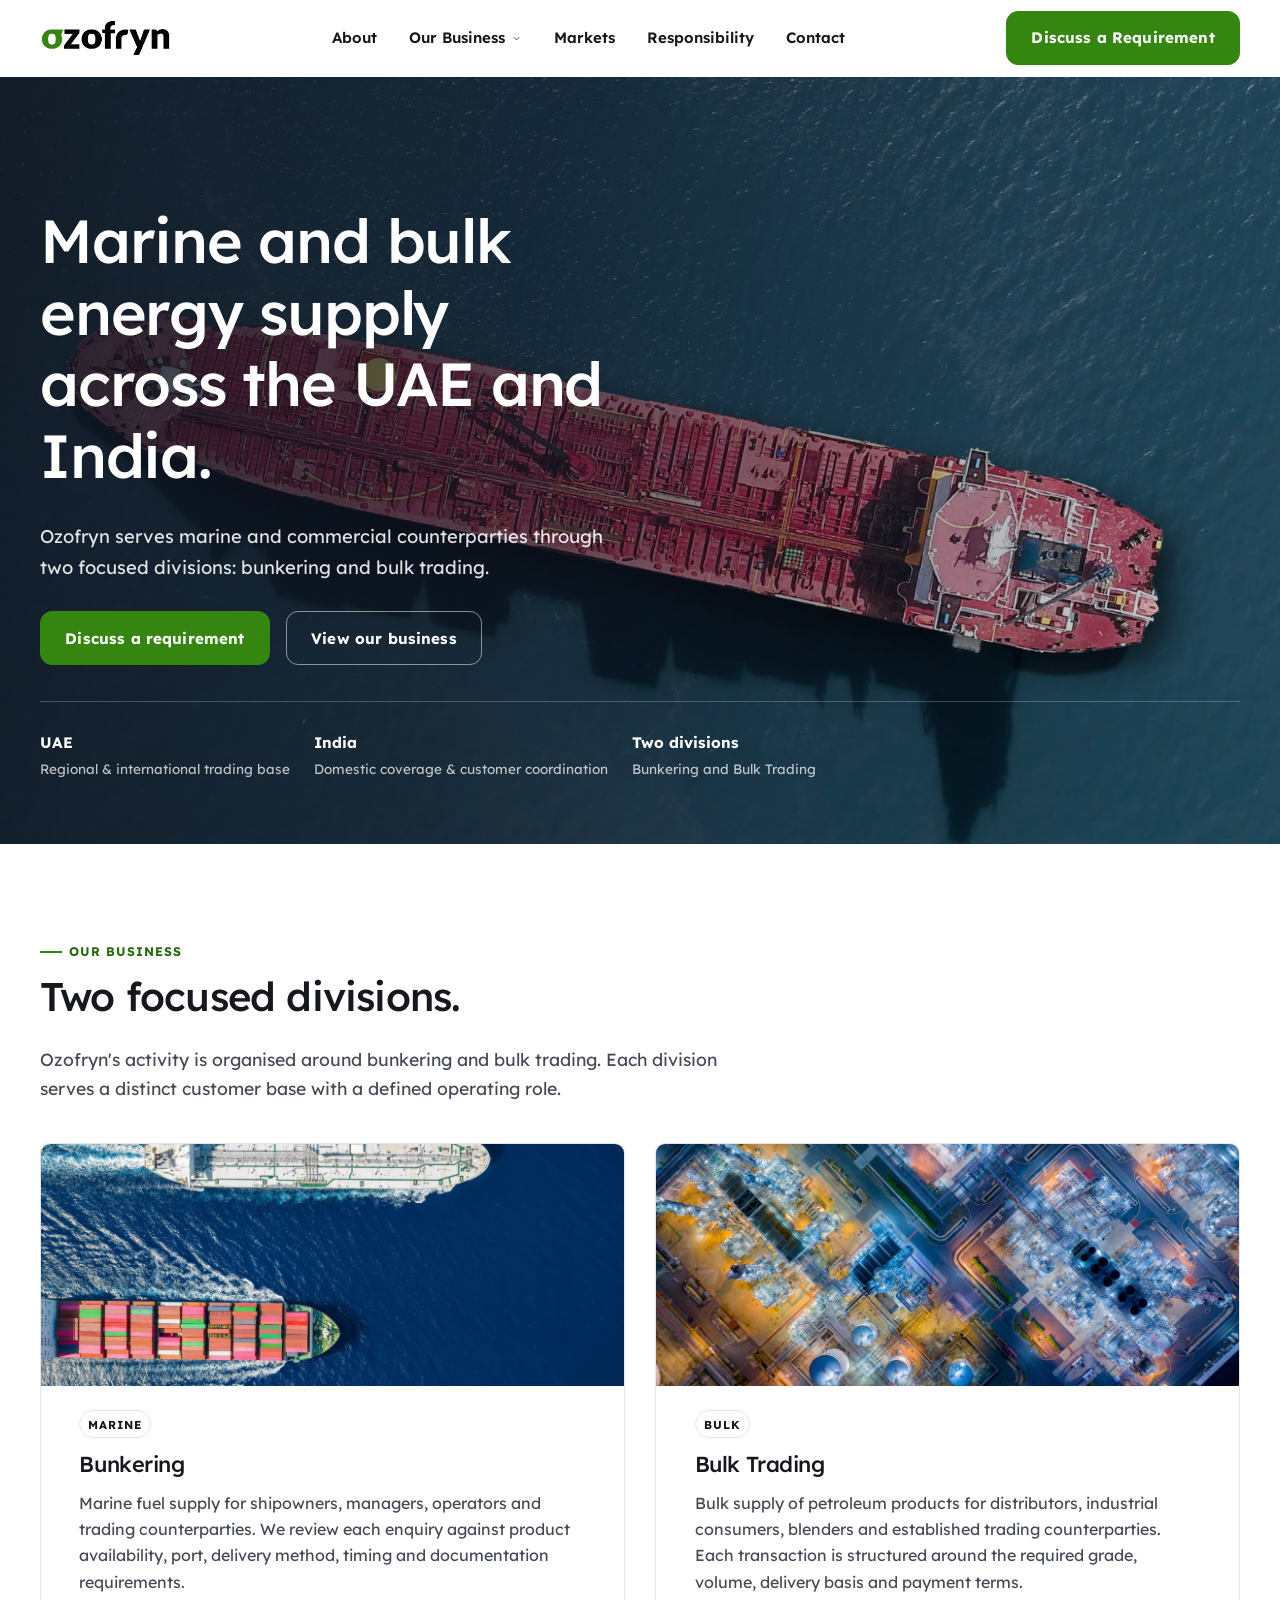
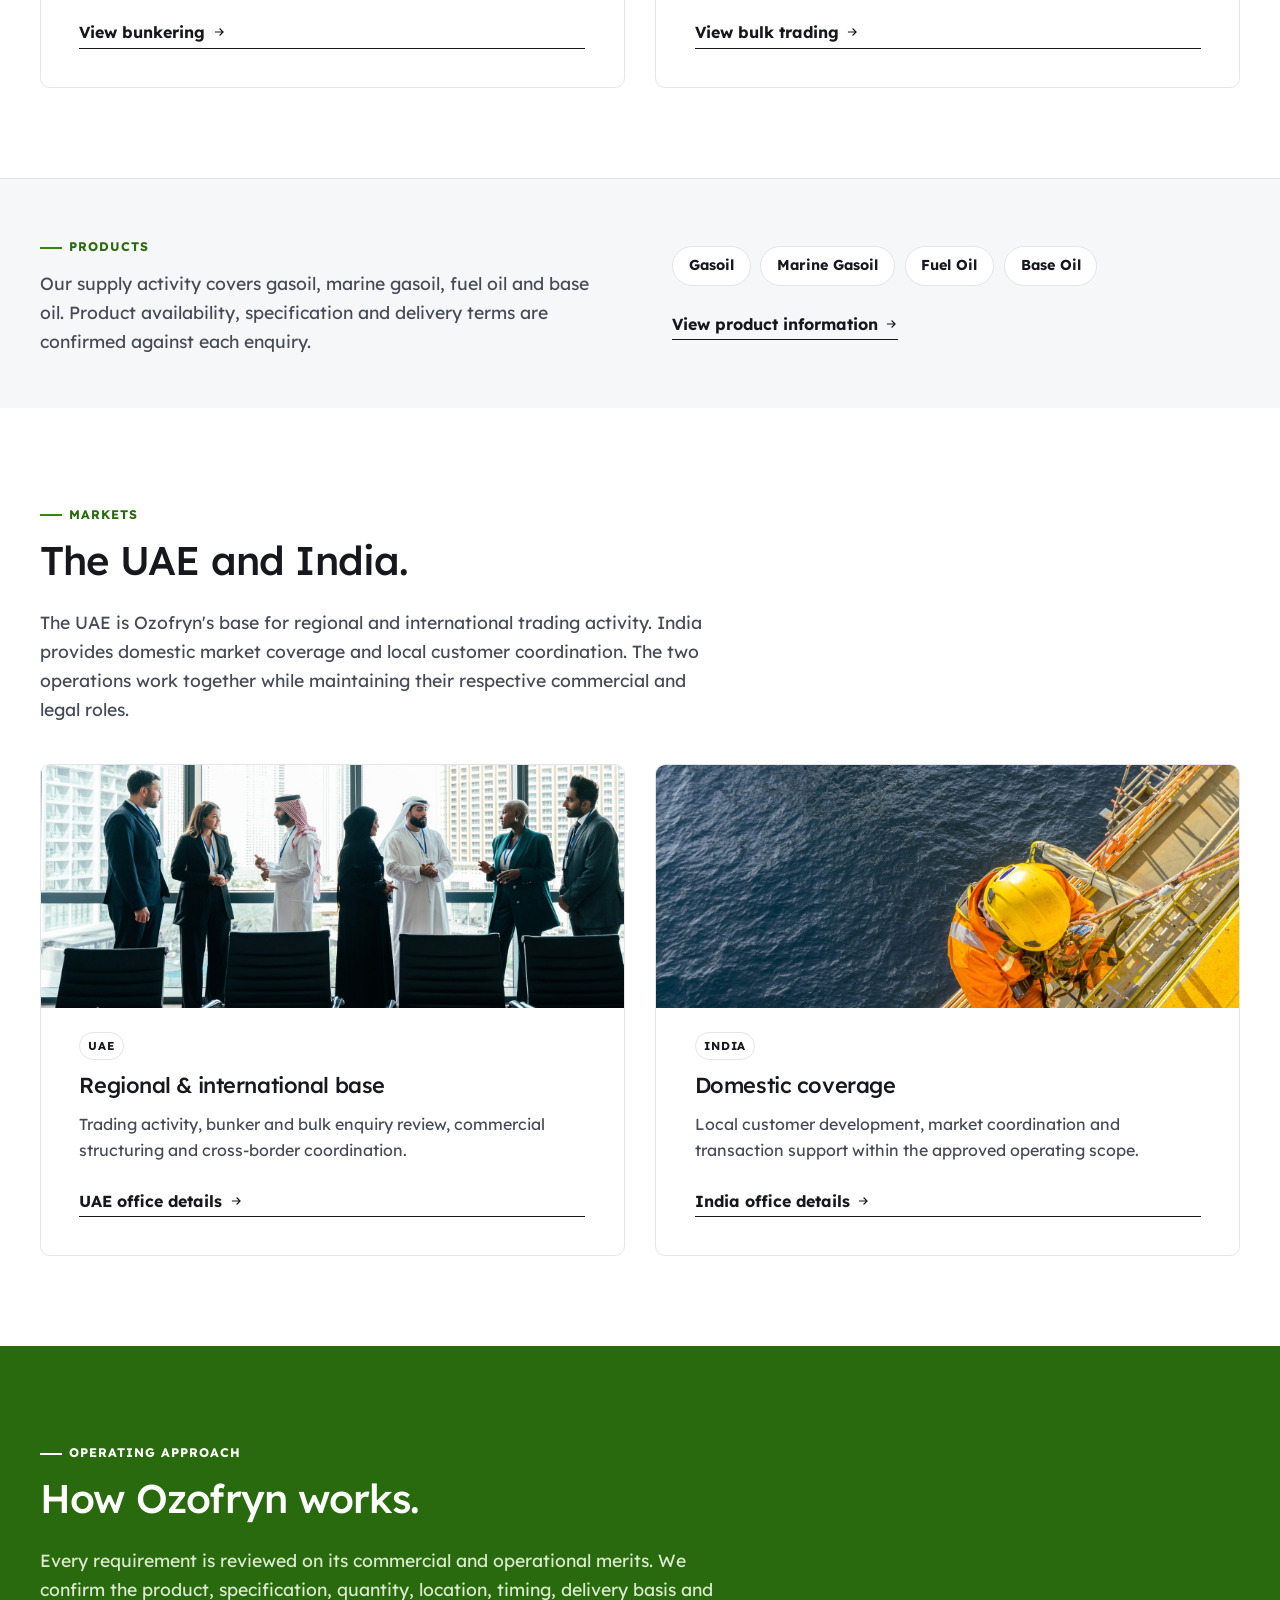
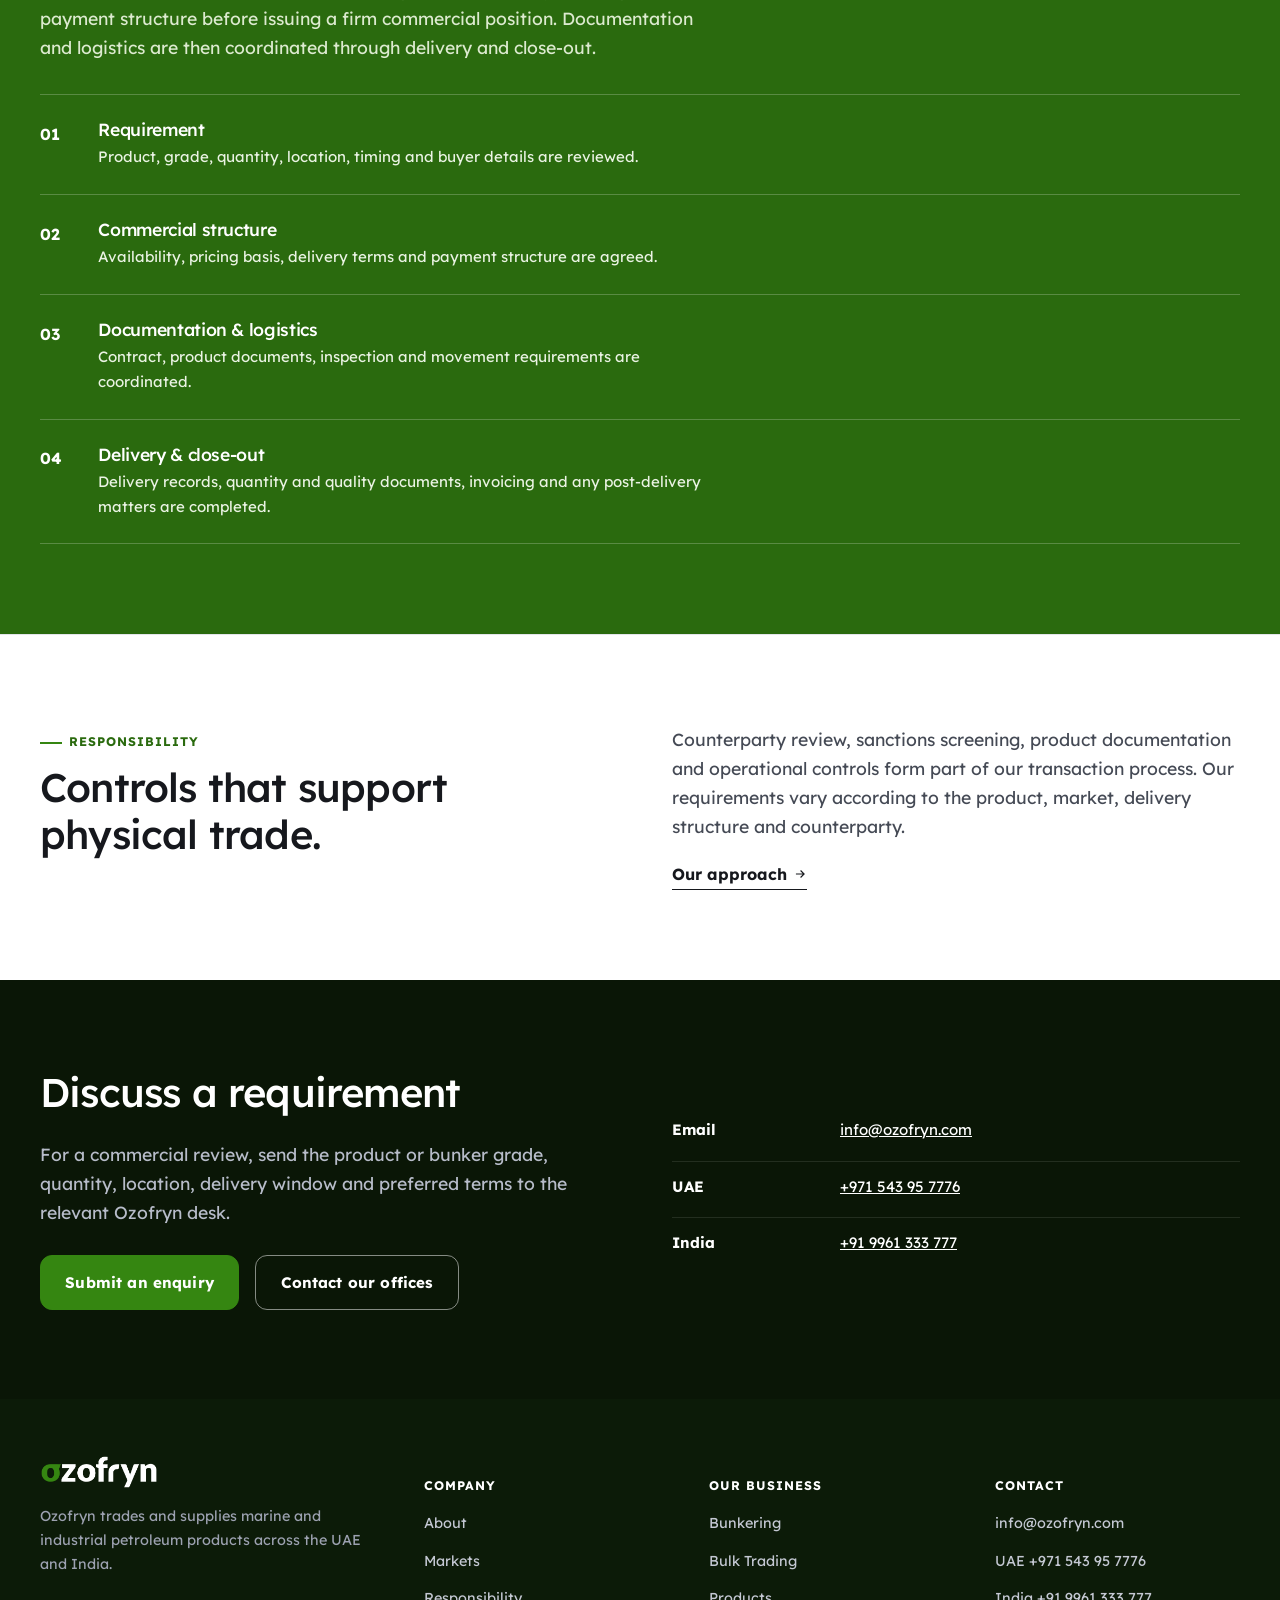
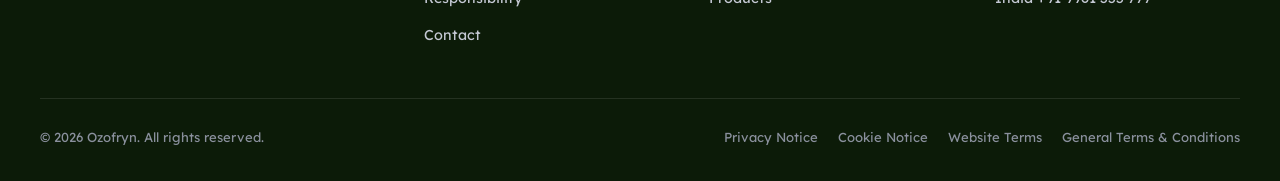
==== index.html @ bf01a4f7 "Fix: division-card__media aspect-ratio ignored by browser for 4:3 source images Root cause: .divisio" ====
<!doctype html>
<html lang="en">
<head>
<meta charset="UTF-8">
<meta name="viewport" content="width=device-width, initial-scale=1">
<title>Ozofryn | Marine Bunkering &amp; Bulk Petroleum Trading — UAE &amp; India</title>
<meta name="description" content="Ozofryn is a physical petroleum trading and supply company serving the UAE and India through two focused divisions: marine bunkering and bulk product trading.">
<link rel="icon" href="assets/img/favicon.png">
<link rel="preconnect" href="https://fonts.googleapis.com">
<link rel="preconnect" href="https://fonts.gstatic.com" crossorigin>
<link href="https://fonts.googleapis.com/css2?family=Lexend:wght@400;500;600;700&display=swap" rel="stylesheet">
<link rel="stylesheet" href="assets/css/styles.css?v=23">
<script type="application/ld+json">
{
  "@context": "https://schema.org",
  "@type": "Organization",
  "name": "Ozofryn",
  "url": "https://ozofryn.com/",
  "logo": "https://ozofryn.com/assets/img/ozofryn-logo-on-light.png",
  "email": "info@ozofryn.com",
  "contactPoint": [
    { "@type": "ContactPoint", "telephone": "+971-543-95-7776", "contactType": "sales", "areaServed": "AE", "email": "info@ozofryn.com" },
    { "@type": "ContactPoint", "telephone": "+91-9961-333-777", "contactType": "sales", "areaServed": "IN", "email": "info@ozofryn.com" }
  ]
}
</script>
</head>
<body>
<a class="skip-link" href="#main">Skip to content</a>

<header class="nav" id="siteNav">
  <div class="container nav__bar">
    <a href="index.html" class="nav__logo" aria-label="Ozofryn — home">
      <img src="assets/img/ozofryn-logo-on-light.png?v=2" alt="Ozofryn" width="130" height="38">
    </a>
    <nav aria-label="Primary">
      <ul class="nav__links">
        <li><a href="about.html">About</a></li>
        <li class="nav__has-sub">
          <a href="#" data-sub-toggle>Our Business <svg class="icon" viewBox="0 0 24 24"><path d="M6 9l6 6 6-6"/></svg></a>
          <ul class="nav__sub">
            <li><a href="bunkering.html">Bunkering<span class="nav__sub-desc">Marine fuel supply</span></a></li>
            <li><a href="bulk-trading.html">Bulk Trading<span class="nav__sub-desc">Cargo &amp; parcel trading</span></a></li>
            <li><a href="products.html">Products<span class="nav__sub-desc">Technical reference</span></a></li>
          </ul>
        </li>
        <li><a href="markets.html">Markets</a></li>
        <li><a href="responsibility.html">Responsibility</a></li>
        <li><a href="contact.html">Contact</a></li>
        <li class="nav__cta"><a href="contact.html" class="btn btn-primary">Discuss a Requirement</a></li>
      </ul>
    </nav>
    <div class="nav__actions">
      <a href="contact.html" class="btn btn-primary">Discuss a Requirement</a>
      <button class="nav__toggle" aria-label="Open menu" aria-expanded="false"><span class="bar"></span><span class="bar"></span><span class="bar"></span></button>
    </div>
  </div>
</header>

<main id="main">

  <!-- ================= HERO ================= -->
  <section class="hero">
    <div class="hero__media">
      <video autoplay muted loop playsinline poster="assets/img/hero-marine-supply.jpg" aria-hidden="true">
        <source src="assets/video/home-hero.mp4" type="video/mp4">
      </video>
    </div>
    <div class="hero__scrim" aria-hidden="true"></div>
    <div class="container hero__content">
      <div data-reveal>
        <h1>Marine and bulk energy supply across the UAE and India.</h1>
        <p class="lede">Ozofryn serves marine and commercial counterparties through two focused divisions: bunkering and bulk trading.</p>
        <div class="cta-row">
          <a href="contact.html" class="btn btn-primary">Discuss a requirement</a>
          <a href="#business" class="btn btn-on-dark">View our business</a>
        </div>
        <div class="hero__meta">
          <div><strong>UAE</strong>Regional &amp; international trading base</div>
          <div><strong>India</strong>Domestic coverage &amp; customer coordination</div>
          <div><strong>Two divisions</strong>Bunkering and Bulk Trading</div>
        </div>
      </div>
    </div>
  </section>

  <!-- ================= TWO DIVISIONS ================= -->
  <section id="business">
    <div class="container">
      <div class="eyebrow">Our business</div>
      <h2>Two focused divisions.</h2>
      <p class="lede">Ozofryn's activity is organised around bunkering and bulk trading. Each division serves a distinct customer base with a defined operating role.</p>

      <div class="grid grid-2 divisions" style="margin-top:2.5rem;">
        <article class="division-card" data-reveal>
          <div class="division-card__media">
            <img src="assets/img/bunkering-hero.jpg" alt="Aerial view of a tanker and container ship underway at sea" loading="lazy" decoding="async">
          </div>
          <span class="division-card__tag">Marine</span>
          <h3>Bunkering</h3>
          <p>Marine fuel supply for shipowners, managers, operators and trading counterparties. We review each enquiry against product availability, port, delivery method, timing and documentation requirements.</p>
          <a href="bunkering.html" class="text-link">View bunkering <svg viewBox="0 0 24 24" stroke="currentColor" stroke-width="2" fill="none"><path d="M5 12h14M13 6l6 6-6 6"/></svg></a>
        </article>
        <article class="division-card" data-reveal>
          <div class="division-card__media">
            <img src="assets/img/bulk-trading-hero.jpg" alt="Aerial night view of a petroleum refinery and tank storage terminal" loading="lazy" decoding="async">
          </div>
          <span class="division-card__tag">Bulk</span>
          <h3>Bulk Trading</h3>
          <p>Bulk supply of petroleum products for distributors, industrial consumers, blenders and established trading counterparties. Each transaction is structured around the required grade, volume, delivery basis and payment terms.</p>
          <a href="bulk-trading.html" class="text-link">View bulk trading <svg viewBox="0 0 24 24" stroke="currentColor" stroke-width="2" fill="none"><path d="M5 12h14M13 6l6 6-6 6"/></svg></a>
        </article>
      </div>
    </div>
  </section>

  <!-- ================= PORTFOLIO LINE (secondary, not cards) ================= -->
  <section class="alt tight section-border-top">
    <div class="container">
      <div class="two-col" style="align-items:center;">
        <div data-reveal>
          <div class="eyebrow">Products</div>
          <p class="lede" style="margin:0;">Our supply activity covers gasoil, marine gasoil, fuel oil and base oil. Product availability, specification and delivery terms are confirmed against each enquiry.</p>
        </div>
        <div data-reveal>
          <ul style="list-style:none; padding:0; margin:0; display:flex; flex-wrap:wrap; gap:.6rem;">
            <li class="tag-pill">Gasoil</li>
            <li class="tag-pill">Marine Gasoil</li>
            <li class="tag-pill">Fuel Oil</li>
            <li class="tag-pill">Base Oil</li>
          </ul>
          <a href="products.html" class="text-link" style="margin-top:1.25rem;">View product information <svg viewBox="0 0 24 24" stroke="currentColor" stroke-width="2" fill="none"><path d="M5 12h14M13 6l6 6-6 6"/></svg></a>
        </div>
      </div>
    </div>
  </section>

  <!-- ================= MARKETS ================= -->
  <section>
    <div class="container">
      <div class="eyebrow">Markets</div>
      <h2>The UAE and India.</h2>
      <p class="lede">The UAE is Ozofryn's base for regional and international trading activity. India provides domestic market coverage and local customer coordination. The two operations work together while maintaining their respective commercial and legal roles.</p>

      <div class="grid grid-2" style="margin-top:2.5rem;">
        <div class="division-card" data-reveal>
          <div class="division-card__media">
            <img src="assets/img/market-uae.jpg" alt="Ozofryn team in discussion in a Dubai office overlooking the city skyline" loading="lazy" decoding="async">
          </div>
          <span class="division-card__tag">UAE</span>
          <h3>Regional &amp; international base</h3>
          <p>Trading activity, bunker and bulk enquiry review, commercial structuring and cross-border coordination.</p>
          <a href="markets.html#uae" class="text-link">UAE office details <svg viewBox="0 0 24 24" stroke="currentColor" stroke-width="2" fill="none"><path d="M5 12h14M13 6l6 6-6 6"/></svg></a>
        </div>
        <div class="division-card" data-reveal>
          <div class="division-card__media">
            <img src="assets/img/market-india.jpg" alt="Operations technician working at height on a marine platform" loading="lazy" decoding="async">
          </div>
          <span class="division-card__tag">India</span>
          <h3>Domestic coverage</h3>
          <p>Local customer development, market coordination and transaction support within the approved operating scope.</p>
          <a href="markets.html#india" class="text-link">India office details <svg viewBox="0 0 24 24" stroke="currentColor" stroke-width="2" fill="none"><path d="M5 12h14M13 6l6 6-6 6"/></svg></a>
        </div>
      </div>
    </div>
  </section>

  <!-- ================= HOW OZOFRYN WORKS ================= -->
  <section class="band-accent">
    <div class="container">
      <div class="eyebrow">Operating approach</div>
      <h2>How Ozofryn works.</h2>
      <p class="lede">Every requirement is reviewed on its commercial and operational merits. We confirm the product, specification, quantity, location, timing, delivery basis and payment structure before issuing a firm commercial position. Documentation and logistics are then coordinated through delivery and close-out.</p>

      <div class="steps" style="margin-top:2rem;" data-reveal>
        <div class="step">
          <div class="step__num">01</div>
          <div class="step__body"><h4>Requirement</h4><p>Product, grade, quantity, location, timing and buyer details are reviewed.</p></div>
        </div>
        <div class="step">
          <div class="step__num">02</div>
          <div class="step__body"><h4>Commercial structure</h4><p>Availability, pricing basis, delivery terms and payment structure are agreed.</p></div>
        </div>
        <div class="step">
          <div class="step__num">03</div>
          <div class="step__body"><h4>Documentation &amp; logistics</h4><p>Contract, product documents, inspection and movement requirements are coordinated.</p></div>
        </div>
        <div class="step">
          <div class="step__num">04</div>
          <div class="step__body"><h4>Delivery &amp; close-out</h4><p>Delivery records, quantity and quality documents, invoicing and any post-delivery matters are completed.</p></div>
        </div>
      </div>
    </div>
  </section>

  <!-- ================= RESPONSIBILITY (short link only) ================= -->
  <section class="section-border-top">
    <div class="container two-col">
      <div data-reveal>
        <div class="eyebrow">Responsibility</div>
        <h2>Controls that support physical trade.</h2>
      </div>
      <div data-reveal>
        <p class="lede" style="margin-bottom:1.25rem;">Counterparty review, sanctions screening, product documentation and operational controls form part of our transaction process. Our requirements vary according to the product, market, delivery structure and counterparty.</p>
        <a href="responsibility.html" class="text-link">Our approach <svg viewBox="0 0 24 24" stroke="currentColor" stroke-width="2" fill="none"><path d="M5 12h14M13 6l6 6-6 6"/></svg></a>
      </div>
    </div>
  </section>

  <!-- ================= CLOSING CONTACT BAND ================= -->
  <section class="band-dark">
    <div class="container">
      <div class="two-col" style="align-items:center;">
        <div data-reveal>
          <h2>Discuss a requirement</h2>
          <p class="lede">For a commercial review, send the product or bunker grade, quantity, location, delivery window and preferred terms to the relevant Ozofryn desk.</p>
          <div class="cta-row">
            <a href="contact.html" class="btn btn-primary">Submit an enquiry</a>
            <a href="contact.html#offices" class="btn btn-on-dark">Contact our offices</a>
          </div>
        </div>
        <ul class="fact-list" data-reveal>
          <li><b class="k">Email</b><span><a href="mailto:info@ozofryn.com" style="color:#fff; text-decoration:underline;">info@ozofryn.com</a></span></li>
          <li><b class="k">UAE</b><span><a href="tel:+9715439577776" style="color:#fff; text-decoration:underline;">+971 543 95 7776</a></span></li>
          <li><b class="k">India</b><span><a href="tel:+919961333777" style="color:#fff; text-decoration:underline;">+91 9961 333 777</a></span></li>
        </ul>
      </div>
    </div>
  </section>

</main>

<footer class="footer">
  <div class="container">
    <div class="footer__top">
      <div>
        <img class="footer__logo" src="assets/img/ozofryn-logo-on-dark.png?v=2" alt="Ozofryn">
        <p>Ozofryn trades and supplies marine and industrial petroleum products across the UAE and India.</p>
      </div>
      <div>
        <h5>Company</h5>
        <ul>
          <li><a href="about.html">About</a></li>
          <li><a href="markets.html">Markets</a></li>
          <li><a href="responsibility.html">Responsibility</a></li>
          <li><a href="contact.html">Contact</a></li>
        </ul>
      </div>
      <div>
        <h5>Our business</h5>
        <ul>
          <li><a href="bunkering.html">Bunkering</a></li>
          <li><a href="bulk-trading.html">Bulk Trading</a></li>
          <li><a href="products.html">Products</a></li>
        </ul>
      </div>
      <div>
        <h5>Contact</h5>
        <ul>
          <li><a href="mailto:info@ozofryn.com">info@ozofryn.com</a></li>
          <li><a href="tel:+9715439577776">UAE +971 543 95 7776</a></li>
          <li><a href="tel:+919961333777">India +91 9961 333 777</a></li>
        </ul>
      </div>
    </div>
    <div class="footer__bottom">
      <div>&copy; <span data-year></span> Ozofryn. All rights reserved.</div>
      <div class="footer__legal-links">
        <a href="privacy-notice.html">Privacy Notice</a>
        <a href="cookie-notice.html">Cookie Notice</a>
        <a href="website-terms.html">Website Terms</a>
        <a href="general-terms.html">General Terms &amp; Conditions</a>
      </div>
    </div>
  </div>
</footer>

<script src="assets/js/main.js?v=3"></script>
</body>
</html>
---- assets/css/styles.css ----
/* =========================================================
   OZOFRYN — v5 Redesign
   Restrained corporate stylesheet
   White canvas · charcoal type · accent used sparingly
   ========================================================= */

:root{
  /* ---- Brand ---- */
  --ink:        #16181D;   /* primary charcoal text */
  --ink-soft:   #454A55;   /* secondary body text */
  --ink-mute:   #767C88;   /* tertiary / meta text */
  --line:       #E3E5EA;   /* hairline borders */
  --line-soft:  #EEF0F3;
  --surface:    #FFFFFF;   /* page canvas — mandated white */
  --surface-alt:#F6F7F9;   /* alternating section tint */
  --surface-dark:#0A1606;  /* closing band — dark green, derived from the brand accent (client feedback: "still dark blue" after the footer went green) */
  --surface-dark-soft:#0C1B08;  /* footer — dark green, one step lighter than the closing band, same relationship as the original navy pair */

  --accent:       #358611;  /* approved brand accent (dark green) — now used confidently, not sparingly (client feedback: v1 lacked color) */
  --accent-deep:  #2A6A0E;  /* hover/active state for accent-filled elements */
  --accent-tint:  #EFF7E8;  /* light accent wash for section backgrounds */
  --accent-ink:   #FFFFFF;  /* text sitting on accent */
  --link:       #23306B;   /* restrained blue for links, not neon */

  --tbc-bg:     #FBF6E8;
  --tbc-border: #E4CE8B;
  --tbc-text:   #6B5211;  /* darkened from #8A6A16 for contrast — matches .tbc-note, which independently used this shade for its smaller text (6.9:1 vs 4.7:1 on --tbc-bg) */

  /* ---- Type ----
     Client reference: Bunker Partner (bunkerpartner.com) — Lexend used site-wide
     for a rounder, warmer feel than the brand guideline's Oswald/Inter/Open Sans.
     One family, three weights, still three "roles" per DESIGN.md's Three-Role Rule. */
  --font-display: 'Lexend', 'Segoe UI', Arial, sans-serif;
  --font-ui:      'Lexend', 'Segoe UI', Arial, sans-serif;
  --font-body:    'Lexend', 'Segoe UI', Arial, sans-serif;
  --nav-h: 76px;

  /* ---- Supplementary size scale ----
     Sits below the 5 structural typography roles (display/headline/title/body/label)
     documented in DESIGN.md. These are reused UI-density steps, not separate roles —
     shared across font-family contexts (Inter chrome and Open Sans content alike). */
  --text-2xs:     .72rem;   /* tag pills, filename chips */
  --text-sm:      .82rem;   /* breadcrumb, meta labels, form consent/legal text */
  --text-meta:    .85rem;   /* hero meta, disclaimer notes */
  --text-caption: .9rem;    /* placeholder captions, footer body/links */
  --text-body-sm: .94rem;   /* nav links, card copy, list rows — a touch below base body */
  --text-control: .95rem;   /* buttons, form inputs, hero meta emphasis */

  /* ---- Rhythm ----
     Client reference: Bunker Partner (bunkerpartner.com) — measured via
     getComputedStyle(), their sections use edge-to-edge Elementor containers
     (max-width: min(100%, 2560px), ~30-32px fixed padding), not a centered
     column. Widened from 1200px so sections fill the viewport the same way. */
  --container: 2200px;
  --gap: clamp(1.25rem, 2.4vw, 2rem);
  --section-y: clamp(3.5rem, 7vw, 6.5rem);
}

*, *::before, *::after{ box-sizing:border-box; }
html{ scroll-behavior:smooth; -webkit-text-size-adjust:100%; }
html.js-ready [data-reveal]{ opacity:0; transform:translateY(14px); transition:opacity .6s ease, transform .6s ease; }
html.js-ready [data-reveal].is-in{ opacity:1; transform:none; }
@media (prefers-reduced-motion: reduce){
  html{ scroll-behavior:auto; }
  html.js-ready [data-reveal]{ opacity:1; transform:none; transition:none; }
}

body{
  margin:0;
  font-family:var(--font-body);
  color:var(--ink-soft);
  background:var(--surface);
  font-size:16px;
  line-height:1.65;
  -webkit-font-smoothing:antialiased;
}

h1,h2,h3,h4{
  font-family:var(--font-display);
  color:var(--ink);
  font-weight:500;
  line-height:1.18;
  margin:0 0 .6em;
  letter-spacing:-0.02em;
}
/* Heading scale matched to Bunker Partner (getComputedStyle() at 1920px:
   h1 102px/500/-2px, h2 50px/500/-2px) — weight and tracking dropped to their
   lighter, tighter values now that size carries the emphasis. Client felt the
   first pass (max 102px) read too big, so the ceiling was pulled back ~22%
   toward Bunker Partner's own narrower-viewport size (measured 80px at 1014px)
   while keeping the same weight/tracking treatment. */
h1{ font-size:clamp(2.5rem, 4.75vw, 5rem); }
h2{ font-size:clamp(1.75rem, 3.2vw, 2.5rem); }
h3{ font-size:clamp(1.25rem, 1.7vw, 1.5rem); }
h4{ font-size:1.1rem; }
p{ margin:0 0 1em; max-width:70ch; }
a{ color:var(--link); text-decoration:none; }
a.text-link{
  color:var(--ink);
  border-bottom:1px solid var(--ink);
  padding-bottom:2px;
  font-weight:700;
  display:inline-flex;
  align-items:center;
  gap:.4em;
  transition:border-color .2s ease, color .2s ease;
}
a.text-link:hover{ color:var(--accent-deep); border-color:var(--accent-deep); }
a.text-link svg{ width:14px; height:14px; flex:none; transition:transform .2s ease; }
a.text-link:hover svg{ transform:translateX(3px); }

ul{ margin:0 0 1em; padding-left:1.15em; }
li{ margin-bottom:.35em; }

img{ max-width:100%; display:block; }

.container{
  width:100%;
  max-width:var(--container);
  margin-inline:auto;
  padding-inline:clamp(1.25rem, 4vw, 2.5rem);
}

section{ padding-block:var(--section-y); }
section.alt{ background:var(--surface-alt); }
section.tight{ padding-block: clamp(2rem, 4vw, 3.25rem); }
.section-border-top{ border-top:1px solid var(--line); }

.eyebrow{
  display:inline-flex;
  align-items:center;
  gap:.55em;
  font-family:var(--font-ui);
  font-size:.78rem;
  font-weight:700;
  letter-spacing:.08em;
  text-transform:uppercase;
  color:var(--accent-deep);
  margin-bottom:.9em;
}
.eyebrow::before{
  content:"";
  width:22px; height:2px;
  background:var(--accent);
  flex:none;
}

.lede{
  font-size:1.1rem;
  color:var(--ink-soft);
  max-width:62ch;
}

.grid{ display:grid; gap:var(--gap); }
.grid-2{ grid-template-columns:repeat(2,1fr); }
.grid-3{ grid-template-columns:repeat(3,1fr); }
.grid-4{ grid-template-columns:repeat(4,1fr); }
@media (max-width:900px){
  .grid-3,.grid-4{ grid-template-columns:repeat(2,1fr); }
}
@media (max-width:640px){
  .grid-2,.grid-3,.grid-4{ grid-template-columns:1fr; }
}

.two-col{
  display:grid;
  grid-template-columns:minmax(0,1fr) minmax(0,1fr);
  gap:clamp(2rem,5vw,4.5rem);
  align-items:start;
}
@media (max-width:860px){ .two-col{ grid-template-columns:1fr; } }

/* ---------------------------------------------------------
   Buttons — restrained: solid ink or outline only
   --------------------------------------------------------- */
.btn{
  display:inline-flex;
  align-items:center;
  justify-content:center;
  gap:.55em;
  padding:.9em 1.6em;
  font-family:var(--font-ui);
  font-size:var(--text-control);
  font-weight:700;
  letter-spacing:.01em;
  border-radius:12px;
  border:1px solid transparent;
  cursor:pointer;
  transition:background-color .2s ease, color .2s ease, border-color .2s ease, transform .15s ease;
  white-space:nowrap;
}
.btn:active{ transform:translateY(1px); }
.btn-primary{
  background:var(--accent);
  color:#fff;
  border-color:var(--accent);
}
.btn-primary:hover{ background:var(--accent-deep); border-color:var(--accent-deep); }
.btn-outline{
  background:transparent;
  color:var(--ink);
  border-color:var(--ink);
}
.btn-outline:hover{ background:var(--ink); color:#fff; }
.btn-on-dark{
  background:transparent;
  color:#fff;
  border-color:rgba(255,255,255,.5);
}
.btn-on-dark:hover{ background:#fff; color:var(--ink); border-color:#fff; }
.btn-accent-line{ position:relative; }
.btn-accent-line::after{
  content:"";
  position:absolute; left:1.6em; right:1.6em; bottom:-6px;
  height:2px; background:var(--accent);
  opacity:0; transition:opacity .2s ease;
}
.cta-row{ display:flex; flex-wrap:wrap; gap:1rem; align-items:center; margin-top:1.75rem; }

/* ---------------------------------------------------------
   TBC / confirmation-pending copy markers
   --------------------------------------------------------- */
.tbc{
  background:var(--tbc-bg);
  border:1px dashed var(--tbc-border);
  color:var(--tbc-text);
  padding:.05em .45em;
  border-radius:3px;
  font-style:normal;
  cursor:help;
}
.tbc-note{
  display:flex;
  gap:.7em;
  align-items:flex-start;
  background:var(--tbc-bg);
  border:1px solid var(--tbc-border);
  color:var(--tbc-text);
  padding:.9em 1.1em;
  border-radius:6px;
  font-size:var(--text-caption);
  margin:1.25em 0;
}
.tbc-note svg{ flex:none; width:18px; height:18px; margin-top:.15em; }

/* ---------------------------------------------------------
   Header / Nav
   --------------------------------------------------------- */
.skip-link{
  position:absolute; left:-9999px; top:0;
  background:var(--ink); color:#fff; padding:.75em 1.25em; z-index:200;
}
.skip-link:focus{ left:1em; top:1em; }

.nav{
  position:sticky; top:0; z-index:100;
  background:#fff;
  border-bottom:1px solid transparent;
  transition:border-color .25s ease, box-shadow .25s ease;
}
.nav.is-scrolled{ border-color:var(--line); box-shadow:0 1px 0 rgba(0,0,0,.02); }
.nav__bar{
  height:var(--nav-h);
  display:flex; align-items:center; justify-content:space-between;
  gap:1.5rem;
}
.nav__logo{ display:flex; align-items:center; flex:none; }
.nav__logo img{ height:38px; width:auto; }

.nav__links{ display:flex; align-items:center; gap:2rem; margin:0; padding:0; list-style:none; }
.nav__links > li{ position:relative; margin:0; }
.nav__links a{
  font-family:var(--font-ui);
  color:var(--ink);
  font-weight:600;
  font-size:var(--text-body-sm);
  display:flex; align-items:center; gap:.35em;
  padding:.5em 0;
}
.nav__links a:hover{ color:var(--accent-deep); }
.nav__links .nav__has-sub > a svg{ width:11px; height:11px; transition:transform .2s ease; }

.nav__sub{
  position:absolute; top:100%; left:-1.1em;
  min-width:220px;
  background:#fff;
  border:1px solid var(--line);
  border-radius:8px;
  box-shadow:0 14px 34px rgba(15,20,30,.09);
  margin:0; padding:.5em;
  opacity:0; visibility:hidden; transform:translateY(6px);
  transition:opacity .18s ease, transform .18s ease, visibility .18s ease;
  list-style:none;
}
.nav__has-sub:hover .nav__sub,
.nav__has-sub:focus-within .nav__sub{
  opacity:1; visibility:visible; transform:translateY(0);
}
.nav__sub a{ padding:.65em .75em; border-radius:6px; font-weight:600; }
.nav__sub a:hover{ background:var(--surface-alt); }
.nav__sub-desc{ display:block; font-weight:400; font-size:var(--text-sm); color:var(--ink-mute); margin-top:.1em; }

.nav__actions{ display:flex; align-items:center; gap:1.25rem; flex:none; }
.nav__toggle{
  display:none; flex:none;
  width:40px; height:40px;
  background:transparent; border:1px solid var(--line); border-radius:6px;
  flex-direction:column; align-items:center; justify-content:center; gap:4px;
  cursor:pointer; padding:0;
}
.nav__toggle .bar{
  display:block; width:18px; height:2px; background:var(--ink);
  transition:transform .2s ease, opacity .2s ease;
}
.nav.is-open .nav__toggle .bar:nth-child(1){ transform:translateY(6px) rotate(45deg); }
.nav.is-open .nav__toggle .bar:nth-child(2){ opacity:0; }
.nav.is-open .nav__toggle .bar:nth-child(3){ transform:translateY(-6px) rotate(-45deg); }

.nav__cta{ display:none; }
.nav__cta .btn-primary{ color:#fff; }

@media (max-width:960px){
  .nav__toggle{ display:flex; }
  .nav__links{
    position:fixed; inset:var(--nav-h) 0 0 0;
    background:#fff;
    flex-direction:column; align-items:stretch;
    padding:1.5rem clamp(1.25rem,4vw,2.5rem);
    gap:0;
    transform:translateX(100%);
    transition:transform .25s ease;
    overflow-y:auto;
  }
  .nav.is-open .nav__links{ transform:translateX(0); }
  .nav__links > li{ border-bottom:1px solid var(--line); }
  .nav__links a{ padding:1em 0; justify-content:space-between; width:100%; }
  .nav__sub{
    position:static; opacity:1; visibility:visible; transform:none;
    box-shadow:none; border:none; padding:0 0 .5em; display:none;
  }
  .nav__has-sub.is-open .nav__sub{ display:block; }
  .nav__has-sub.is-open > a svg{ transform:rotate(180deg); }
  .nav__actions .btn-primary{ display:none; }
  .nav__cta{ display:list-item; border-bottom:none !important; margin-top:1rem; }
  .nav__cta a{ justify-content:center; }
}

/* ---------------------------------------------------------
   Hero — full-bleed video background, per brief
   --------------------------------------------------------- */
.hero{
  position:relative;
  display:flex;
  align-items:center;
  min-height:clamp(560px, 82vh, 800px);
  overflow:hidden;
  padding-block:clamp(6rem,14vw,8rem) clamp(3rem,6vw,4rem);
  color:#fff;
}
.hero__media{
  position:absolute; inset:0; z-index:0;
  background:var(--surface-dark); /* shows while video loads / if it fails */
}
.hero__media video,
.hero__media img{
  width:100%; height:100%; object-fit:cover; display:block;
}
.hero__scrim{
  position:absolute; inset:0; z-index:1;
  background:linear-gradient(100deg,
    rgba(14,20,32,.88) 0%,
    rgba(14,20,32,.66) 40%,
    rgba(14,20,32,.32) 72%,
    rgba(14,20,32,.14) 100%);
}
.hero__content{ position:relative; z-index:2; width:100%; }
.hero h1{ color:#fff; margin-bottom:.5em; max-width:16ch; }
.hero .lede{ color:rgba(255,255,255,.88); font-size:1.15rem; max-width:54ch; }
.hero__meta{
  display:flex; gap:1.5rem; flex-wrap:wrap;
  margin-top:2.25rem; padding-top:1.75rem; border-top:1px solid rgba(255,255,255,.22);
}
.hero__meta div{ font-size:var(--text-meta); color:rgba(255,255,255,.72); }
.hero__meta strong{ display:block; color:#fff; font-size:var(--text-control); margin-bottom:.15em; }
@media (max-width:640px){
  .hero{ min-height:clamp(480px, 88vh, 640px); }
}

.page-hero{
  padding-block:clamp(2.75rem,6vw,4.5rem) clamp(2.25rem,5vw,3.25rem);
  border-bottom:1px solid var(--line);
}
.page-hero .lede{ font-size:1.08rem; }
.breadcrumb{
  display:flex; align-items:center; gap:.5em;
  font-family:var(--font-ui);
  font-size:var(--text-sm); color:var(--ink-mute); margin-bottom:1.25em;
}
.breadcrumb a{ color:var(--ink-mute); }
.breadcrumb a:hover{ color:var(--accent-deep); }

/* ---------------------------------------------------------
   Media placeholder system
   Drop a file at the path shown and it replaces the block
   automatically — no markup edits required.
   --------------------------------------------------------- */
.media{
  position:relative;
  width:100%;
  aspect-ratio:var(--ar, 4/3);
  overflow:hidden;
  border-radius:8px;
  background:var(--surface-alt);
  border:1px solid var(--line);
}
.media img, .media video{
  width:100%; height:100%; object-fit:cover; border-radius:0; border:0;
}
.media__placeholder{
  position:absolute; inset:0;
  display:none;
  flex-direction:column; align-items:center; justify-content:center;
  text-align:center; gap:.6em;
  padding:1.5rem;
  background:
    repeating-linear-gradient(135deg, var(--surface-alt), var(--surface-alt) 10px, #EFF1F4 10px, #EFF1F4 20px);
  color:var(--ink-mute);
}
.media__placeholder svg{ width:30px; height:30px; opacity:.55; }
.media__placeholder strong{
  display:block; color:var(--ink-soft); font-size:var(--text-caption); max-width:34ch; line-height:1.4;
}
.media__placeholder code{
  font-family:'SFMono-Regular', Consolas, monospace;
  font-size:var(--text-2xs);
  background:#fff;
  border:1px solid var(--line);
  padding:.25em .5em;
  border-radius:4px;
  color:var(--ink-mute);
}

/* ---------------------------------------------------------
   Division panels (Bunkering / Bulk Trading) — the ONE
   card treatment used at this scale, per brief §13
   --------------------------------------------------------- */
.divisions{ gap:var(--gap); }
.division-card{
  --card-pad: clamp(1.75rem,3vw,2.5rem);
  border:1px solid var(--line);
  border-radius:10px;
  padding:var(--card-pad);
  display:flex; flex-direction:column; height:100%;
  background:#fff;
  transition:border-color .2s ease, box-shadow .2s ease;
  overflow:hidden;
}
.division-card:hover{ border-color:var(--accent); box-shadow:0 18px 40px rgba(15,20,30,.06); }
.division-card__media{
  aspect-ratio:12/5;
  flex:none;
  overflow:hidden;
  margin:calc(var(--card-pad) * -1) calc(var(--card-pad) * -1) 1.5rem;
}
.division-card__media img{ width:100%; height:100%; object-fit:cover; display:block; }
.division-card__tag{
  display:inline-block;
  font-family:var(--font-ui);
  font-size:var(--text-2xs); font-weight:700; letter-spacing:.08em; text-transform:uppercase;
  color:var(--ink);
  padding:.3em .7em;
  border:1px solid var(--line);
  border-radius:100px;
  margin-bottom:1.1em;
  width:fit-content;
}
.division-card p{ color:var(--ink-soft); flex:1; }
.division-card .text-link{ margin-top:.5em; }

/* ---------------------------------------------------------
   Product cards (the four true categories) — brief §13
   --------------------------------------------------------- */
.product-card{
  border:1px solid var(--line);
  border-radius:10px;
  padding:1.75rem;
  background:#fff;
  height:100%;
}
.product-card h3{ margin-bottom:.4em; }
.product-card p{ font-size:var(--text-body-sm); margin-bottom:.75em; }
.product-card__meta{ font-size:var(--text-sm); color:var(--ink-mute); border-top:1px solid var(--line-soft); padding-top:.9em; margin-top:auto; }
.product-card__meta div{ margin-bottom:.35em; }
.product-card__meta b{ color:var(--ink-soft); font-weight:700; }

/* ---------------------------------------------------------
   Numbered process steps — Home §8 "How Ozofryn works"
   --------------------------------------------------------- */
.steps{ counter-reset:step; }
.step{ display:flex; gap:1.25rem; padding:1.5rem 0; border-top:1px solid var(--line); }
.step:last-child{ border-bottom:1px solid var(--line); }
.step__num{
  flex:none; width:2.4rem; font-weight:700; color:var(--accent-deep);
  font-variant-numeric:tabular-nums; font-size:1rem; padding-top:.1em;
}
.step__body h4{ margin-bottom:.3em; }
.step__body p{ margin:0; font-size:var(--text-body-sm); }

/* ---------------------------------------------------------
   Simple line icons wrap
   --------------------------------------------------------- */
.icon{ width:20px; height:20px; flex:none; stroke:currentColor; fill:none; stroke-width:1.6; }

/* ---------------------------------------------------------
   Info list (label / value) — used for market & office facts
   --------------------------------------------------------- */
.fact-list{ list-style:none; padding:0; margin:0; }
.fact-list li{
  display:grid; grid-template-columns:9.5rem 1fr; gap:1rem;
  padding:.85em 0; border-top:1px solid var(--line-soft);
  font-size:var(--text-body-sm);
}
.fact-list li:first-child{ border-top:none; }
.fact-list dt, .fact-list b.k{ color:var(--ink); font-weight:700; }
@media (max-width:560px){ .fact-list li{ grid-template-columns:1fr; gap:.2rem; } }

/* ---------------------------------------------------------
   Tables (product / market comparison)
   --------------------------------------------------------- */
.table-wrap{ overflow-x:auto; border:1px solid var(--line); border-radius:8px; }
table.data{ width:100%; border-collapse:collapse; min-width:560px; font-size:.92rem; }
table.data th, table.data td{ text-align:left; padding:.9em 1.1em; border-bottom:1px solid var(--line-soft); vertical-align:top; }
table.data th{ font-family:var(--font-ui); background:var(--surface-alt); font-size:.75rem; letter-spacing:.06em; text-transform:uppercase; color:var(--ink-mute); }
table.data tr:last-child td{ border-bottom:none; }

/* ---------------------------------------------------------
   Forms — enquiry forms (Bunkering / Bulk)
   --------------------------------------------------------- */
form.enquiry{ background:var(--surface-alt); border:1px solid var(--line); border-radius:12px; padding:clamp(1.5rem,3vw,2.5rem); }
.form-grid{ display:grid; grid-template-columns:repeat(2,1fr); gap:1rem 1.25rem; }
@media (max-width:640px){ .form-grid{ grid-template-columns:1fr; } }
.field{ display:flex; flex-direction:column; }
.field.full{ grid-column:1/-1; }
.field label{ font-family:var(--font-ui); font-size:var(--text-sm); font-weight:700; color:var(--ink); margin-bottom:.4em; }
.field input, .field select, .field textarea{
  font-family:var(--font-body); font-size:var(--text-control); color:var(--ink);
  background:#fff; border:1px solid #CBCFD6; border-radius:6px; padding:.75em .85em;
  width:100%;
}
.field input:focus, .field select:focus, .field textarea:focus{
  outline:none; border-color:var(--ink);
}
.field textarea{ resize:vertical; min-height:100px; }
.form-consent{ font-size:var(--text-sm); color:var(--ink-mute); margin:1.25rem 0 0; }
.form-consent a{ color:var(--ink-mute); text-decoration:underline; }
form.is-sent .form-fields{ display:none; }
.form-success{ display:none; text-align:center; padding:2rem 1rem; }
form.is-sent .form-success{ display:block; }
.form-success svg{ width:40px; height:40px; margin-bottom:1rem; color:var(--ink); }
.form-error-msg{
  display:none; align-items:flex-start; gap:.6em;
  background:#FBF0EF; border:1px solid #E7BDB8; color:#963A32;
  padding:.85em 1em; border-radius:6px; font-size:var(--text-sm);
  margin-top:1rem;
}
form.is-error .form-error-msg{ display:flex; }
.form-error-msg svg{ flex:none; width:18px; height:18px; margin-top:.1em; }

/* ---------------------------------------------------------
   Closing / contact band (dark, used once per page max)
   --------------------------------------------------------- */
.band-dark{
  background:var(--surface-dark);
  color:#D7DAE2;
}
.band-dark h2{ color:#fff; }
.band-dark .lede{ color:#B7BCC9; }
.band-dark .fact-list li{ border-color:rgba(255,255,255,.1); }
.band-dark .fact-list b.k{ color:#fff; }
.band-dark hr{ border-color:rgba(255,255,255,.12); }

/* ---------------------------------------------------------
   Accent band — full-bleed Verified Green section, white text.
   The green sibling of .band-dark: one confident color moment
   per page (client feedback: site read as "fully white,
   lacking contrast"). Uses accent-deep, not accent, for a
   safer white-text contrast margin (6.6:1 vs 4.6:1) and so a
   full section doesn't read as one giant button.
   --------------------------------------------------------- */
.band-accent{
  background:var(--accent-deep);
  color:#EAF3E3;
}
.band-accent h2, .band-accent h3, .band-accent h4{ color:#fff; }
.band-accent .lede{ color:#DCEACF; }
.band-accent .na-note{ color:#CFE0C3; }
.band-accent .eyebrow{ color:#fff; }
.band-accent .eyebrow::before{ background:#fff; }
.band-accent .step,
.band-accent .step:last-child{ border-color:rgba(255,255,255,.22); }
.band-accent .step__num{ color:#fff; }
.band-accent .btn-outline{
  color:#fff;
  border-color:rgba(255,255,255,.5);
}
.band-accent .btn-outline:hover{ background:#fff; color:var(--accent-deep); border-color:#fff; }

/* ---------------------------------------------------------
   Footer
   --------------------------------------------------------- */
.footer{ background:var(--surface-dark-soft); color:#AEB3C0; padding-block:3.5rem 2rem; }
.footer__top{ display:grid; grid-template-columns:1.4fr 1fr 1fr 1fr; gap:2.5rem; padding-bottom:2.5rem; border-bottom:1px solid rgba(255,255,255,.1); }
@media (max-width:820px){ .footer__top{ grid-template-columns:1fr 1fr; } }
@media (max-width:520px){ .footer__top{ grid-template-columns:1fr; } }
.footer__logo{ height:34px; width:auto; margin-bottom:1em; }
.footer p{ color:#9CA1B0; font-size:var(--text-caption); }
.footer h5{ font-family:var(--font-ui); color:#fff; font-size:.78rem; letter-spacing:.08em; text-transform:uppercase; margin-bottom:1em; }
.footer ul{ list-style:none; padding:0; margin:0; }
.footer li{ margin-bottom:.65em; }
.footer a{ color:#C4C8D3; font-size:var(--text-caption); }
.footer a:hover{ color:#fff; }
.footer__bottom{
  display:flex; justify-content:space-between; align-items:center; flex-wrap:wrap; gap:1rem;
  padding-top:1.75rem; font-size:var(--text-sm); color:#8A909D;
}
.footer__tagline{ color:#9CA1B0; }
.footer__legal-links{ display:flex; gap:1.25rem; flex-wrap:wrap; }
.footer__legal-links a{ color:#8A909D; font-size:var(--text-sm); }
.footer__legal-links a:hover{ color:#fff; }

/* ---------------------------------------------------------
   Small taxonomy pill (homepage portfolio line)
   --------------------------------------------------------- */
.tag-pill{
  border:1px solid var(--line); border-radius:100px;
  padding:.5em 1.1em; font-size:var(--text-caption); font-weight:700;
  color:var(--ink); background:#fff;
}

/* ---------------------------------------------------------
   Misc utility
   --------------------------------------------------------- */
.center{ text-align:center; }
.mx-auto{ margin-inline:auto; }
.stack-sm > * + *{ margin-top:.75rem; }
.mt-0{ margin-top:0; }
.na-note{ font-size:var(--text-meta); color:var(--ink-mute); }
hr.rule{ border:none; border-top:1px solid var(--line); margin:2.5rem 0; }
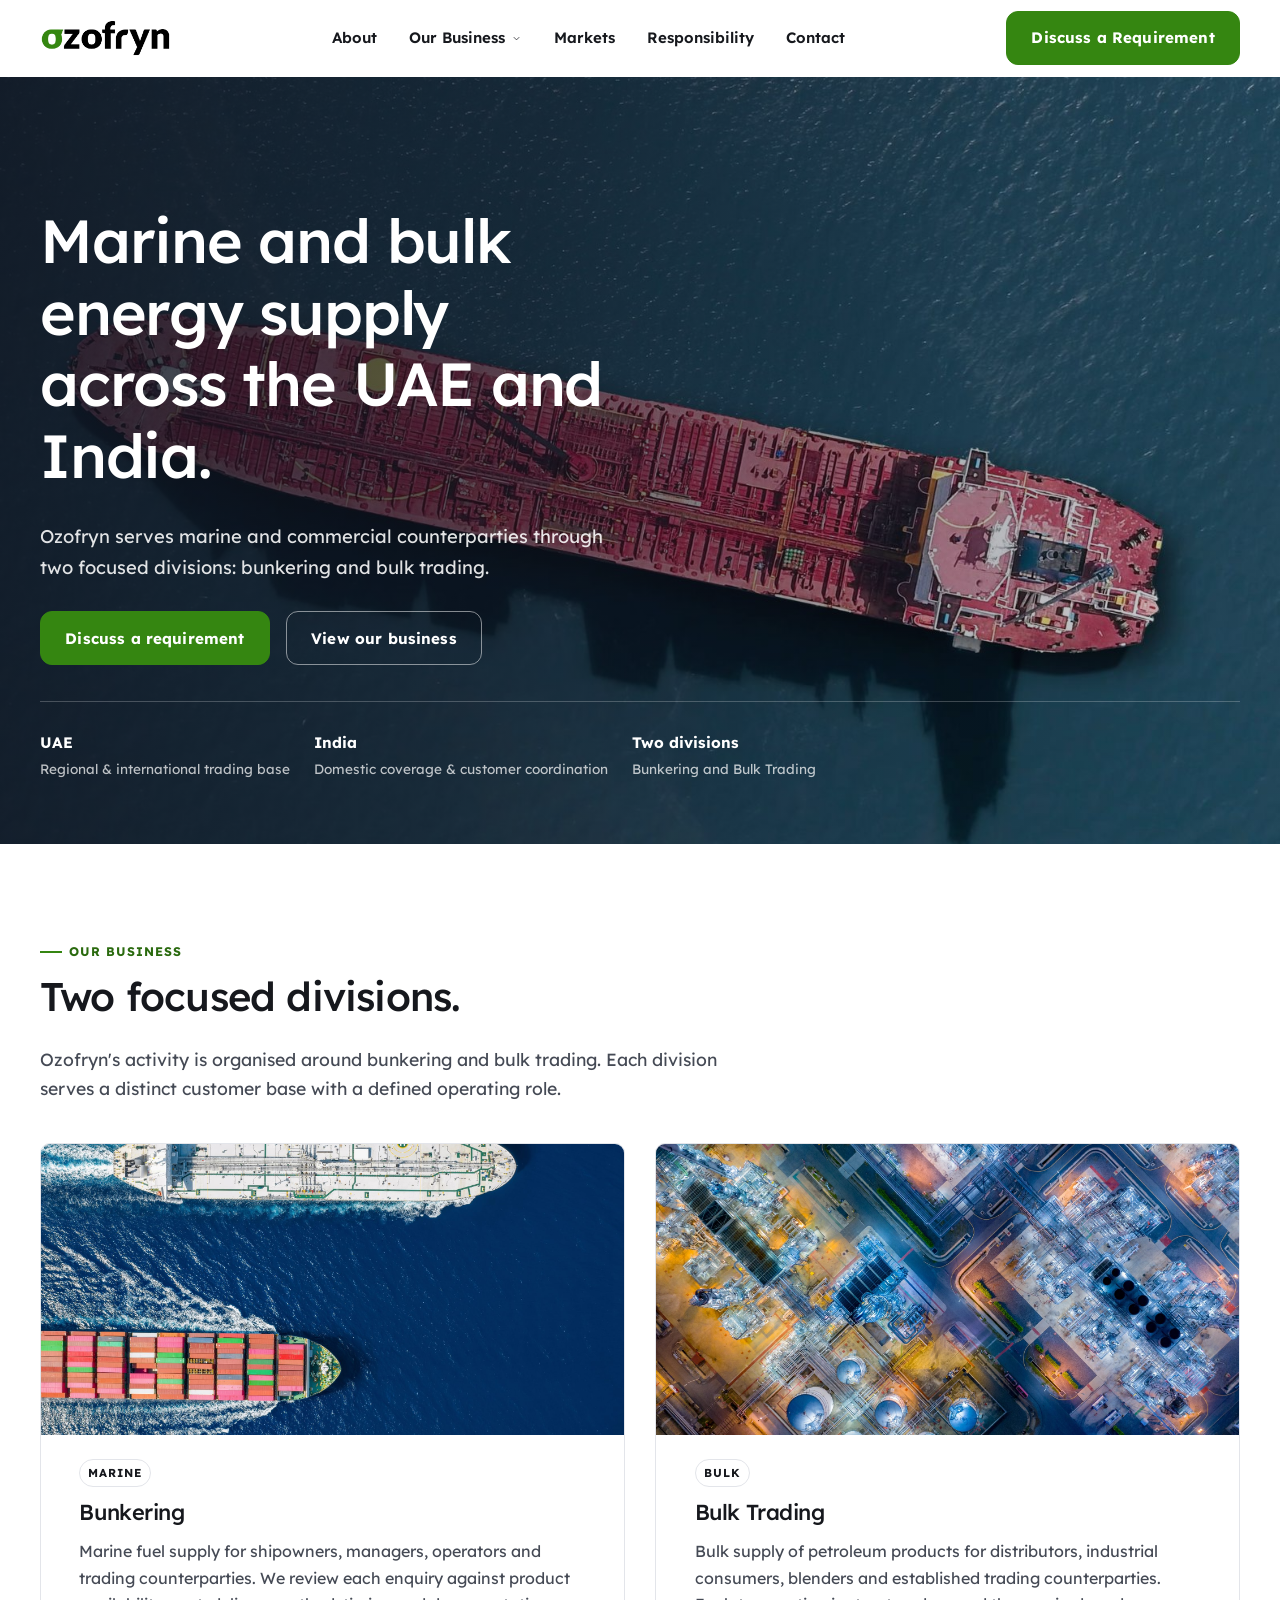
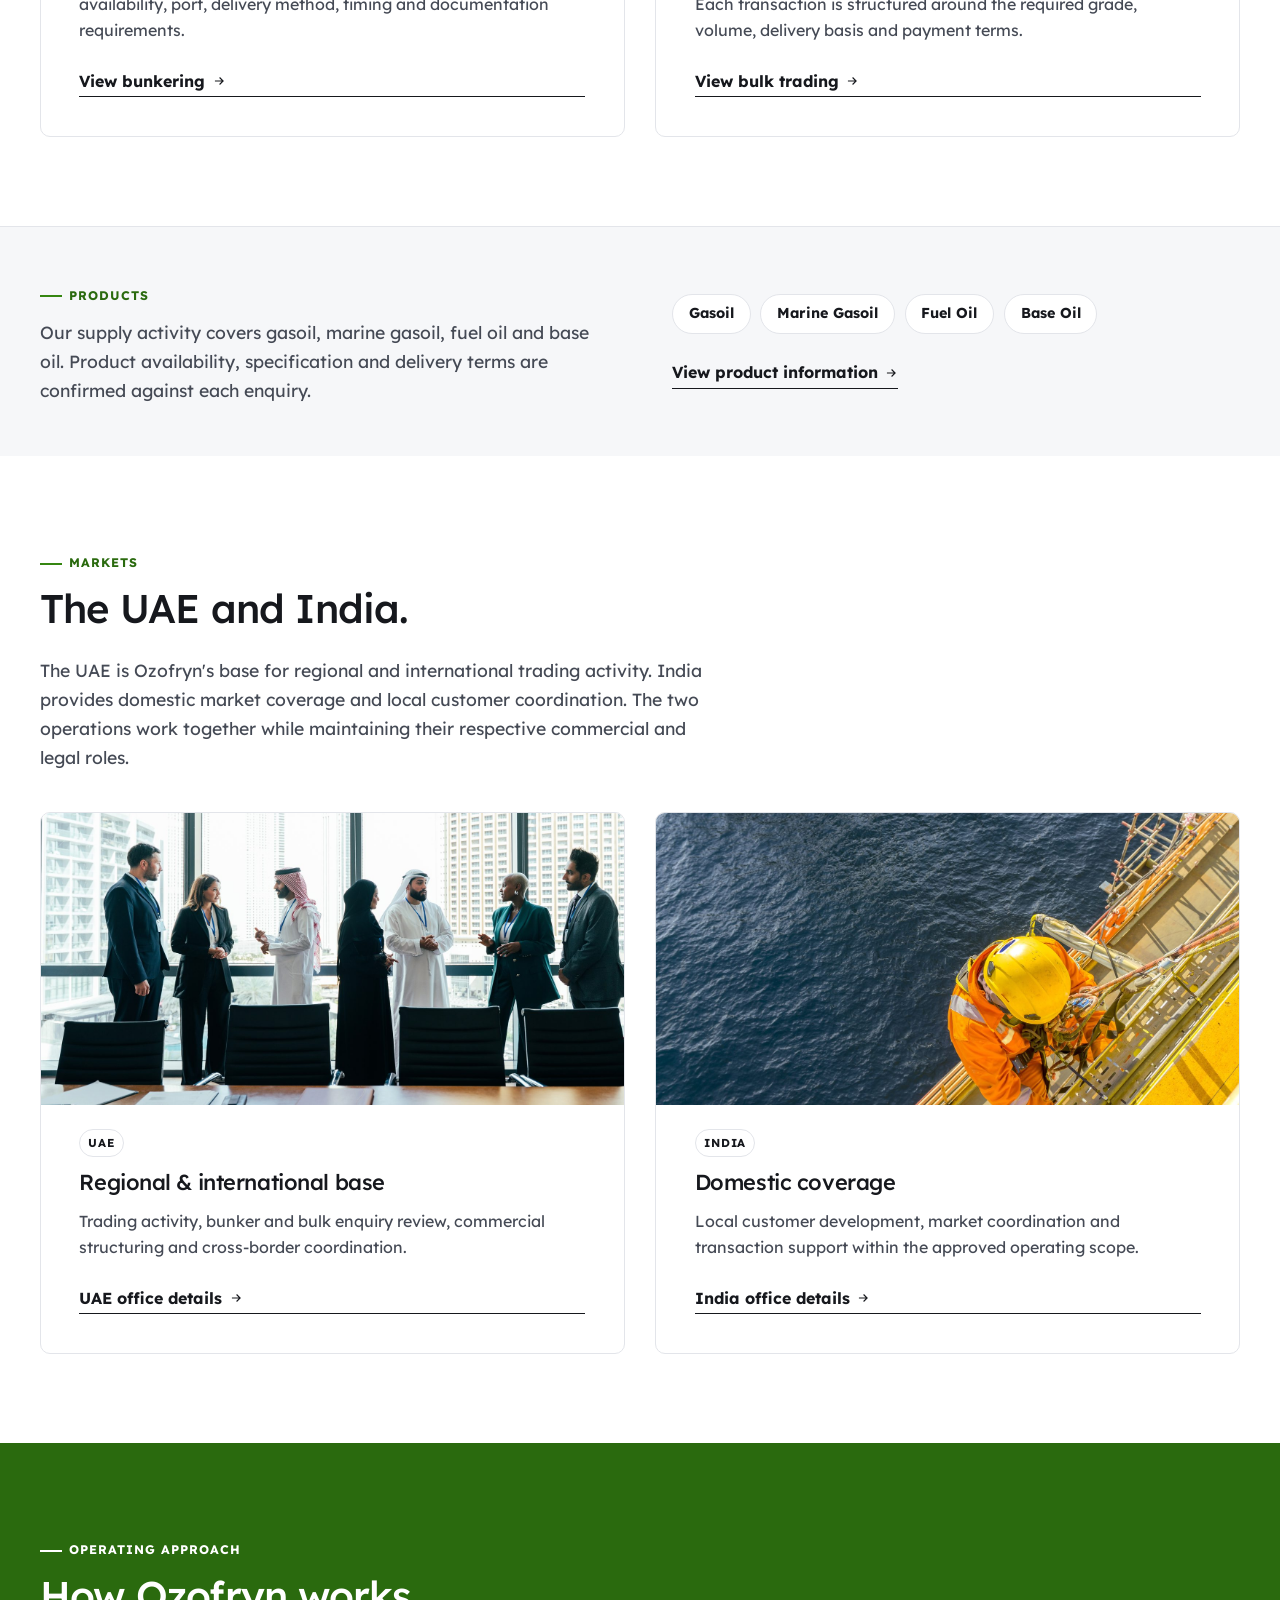
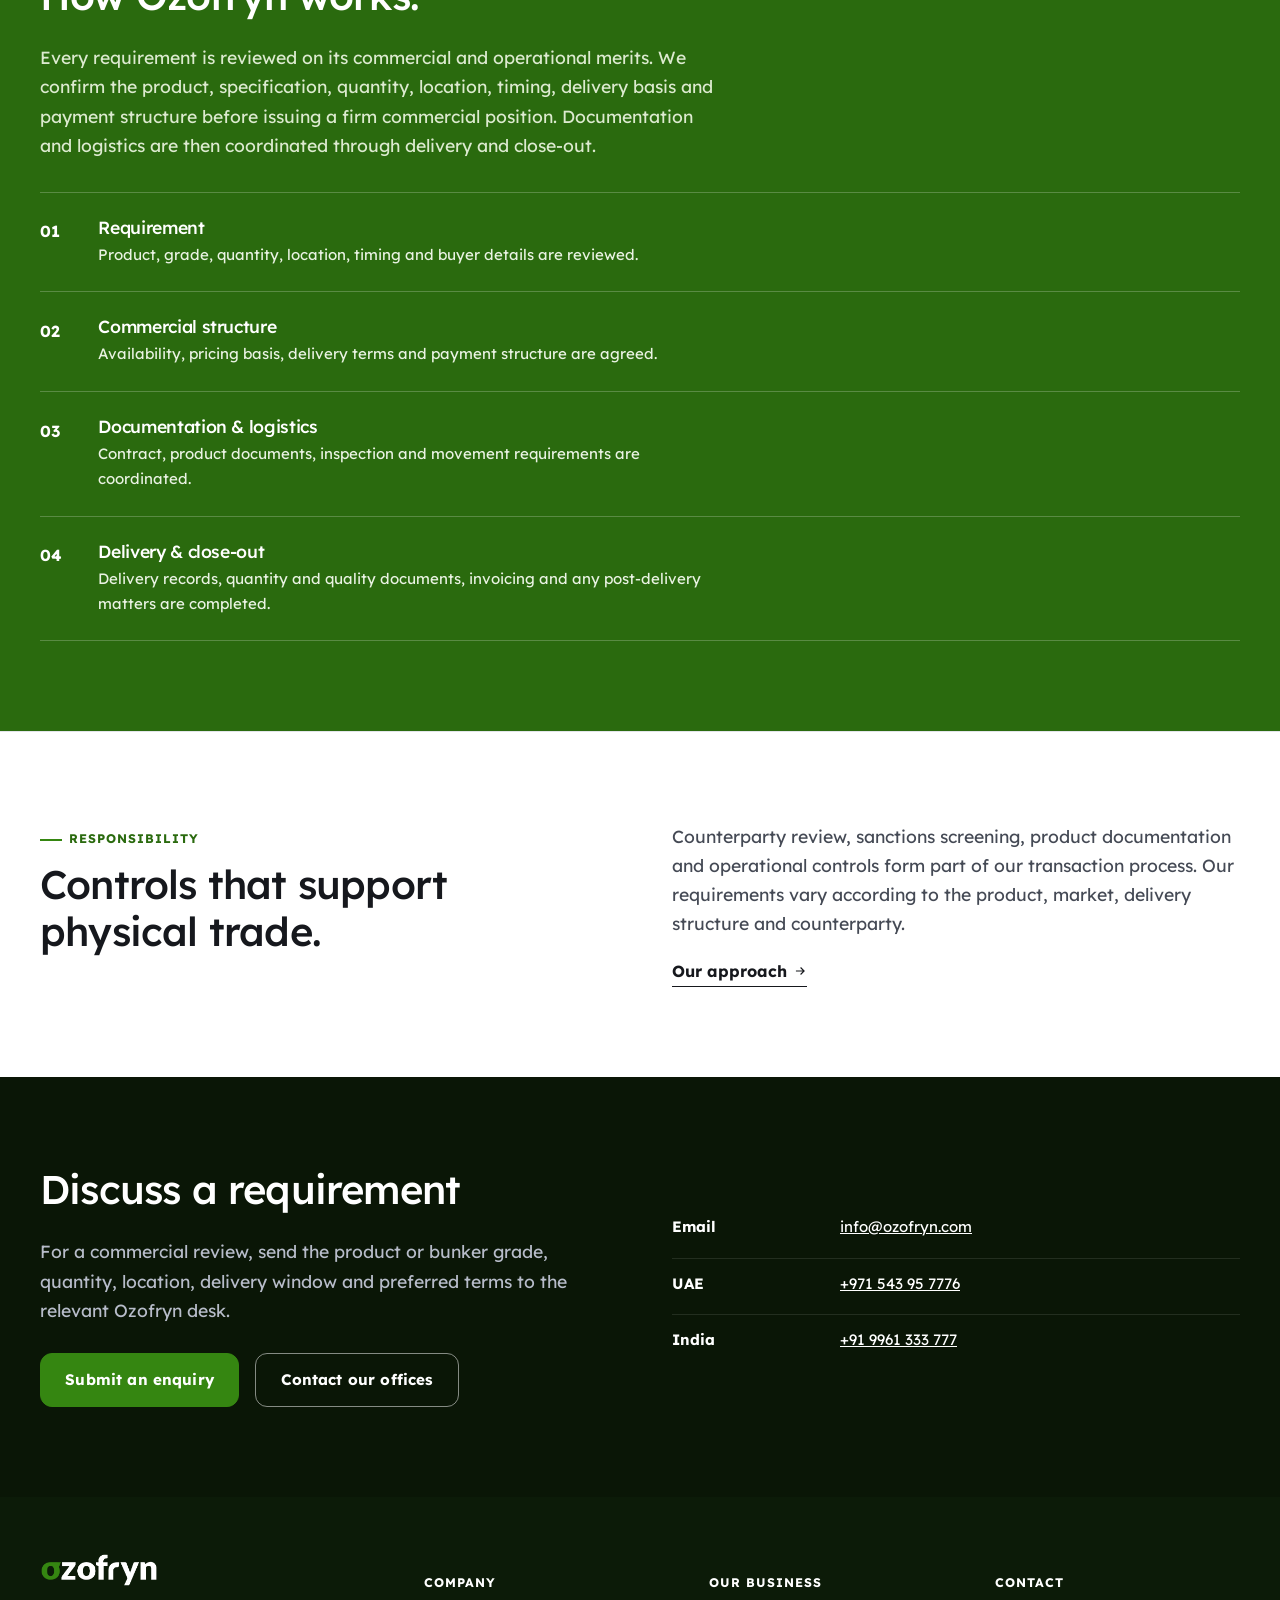
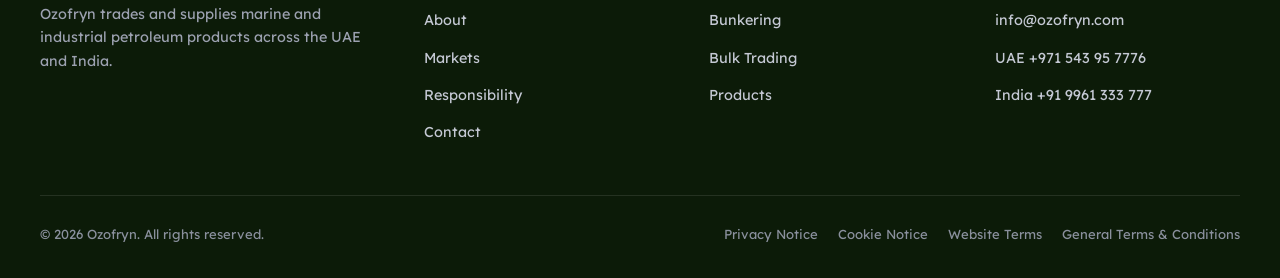
==== commit 5148ebe0: "Enlarge homepage division-card images to 2:1, bump cache v=24" ====
--- a/index.html
+++ b/index.html
@@ -9,7 +9,7 @@
 <link rel="preconnect" href="https://fonts.googleapis.com">
 <link rel="preconnect" href="https://fonts.gstatic.com" crossorigin>
 <link href="https://fonts.googleapis.com/css2?family=Lexend:wght@400;500;600;700&display=swap" rel="stylesheet">
-<link rel="stylesheet" href="assets/css/styles.css?v=23">
+<link rel="stylesheet" href="assets/css/styles.css?v=24">
 <script type="application/ld+json">
 {
   "@context": "https://schema.org",
--- a/assets/css/styles.css
+++ b/assets/css/styles.css
@@ -457,7 +457,7 @@
 }
 .division-card:hover{ border-color:var(--accent); box-shadow:0 18px 40px rgba(15,20,30,.06); }
 .division-card__media{
-  aspect-ratio:12/5;
+  aspect-ratio:2/1;
   flex:none;
   overflow:hidden;
   margin:calc(var(--card-pad) * -1) calc(var(--card-pad) * -1) 1.5rem;
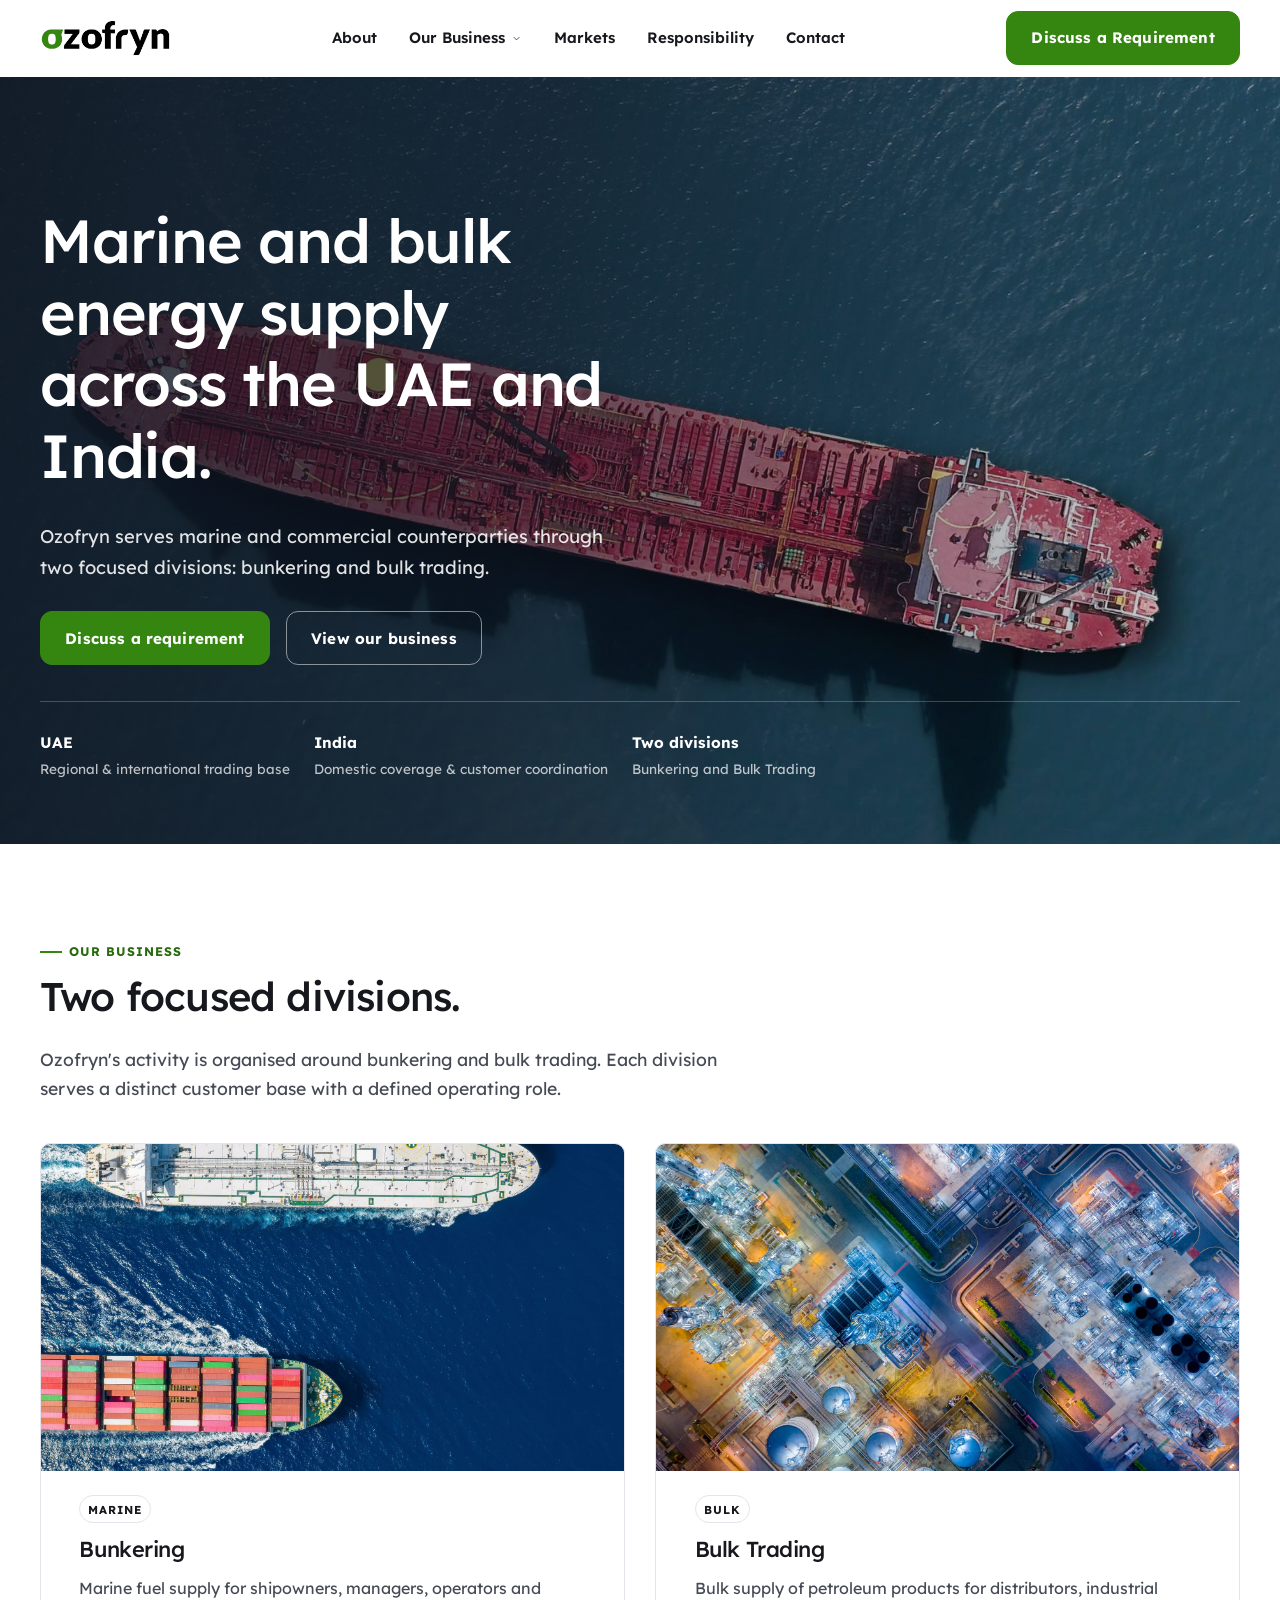
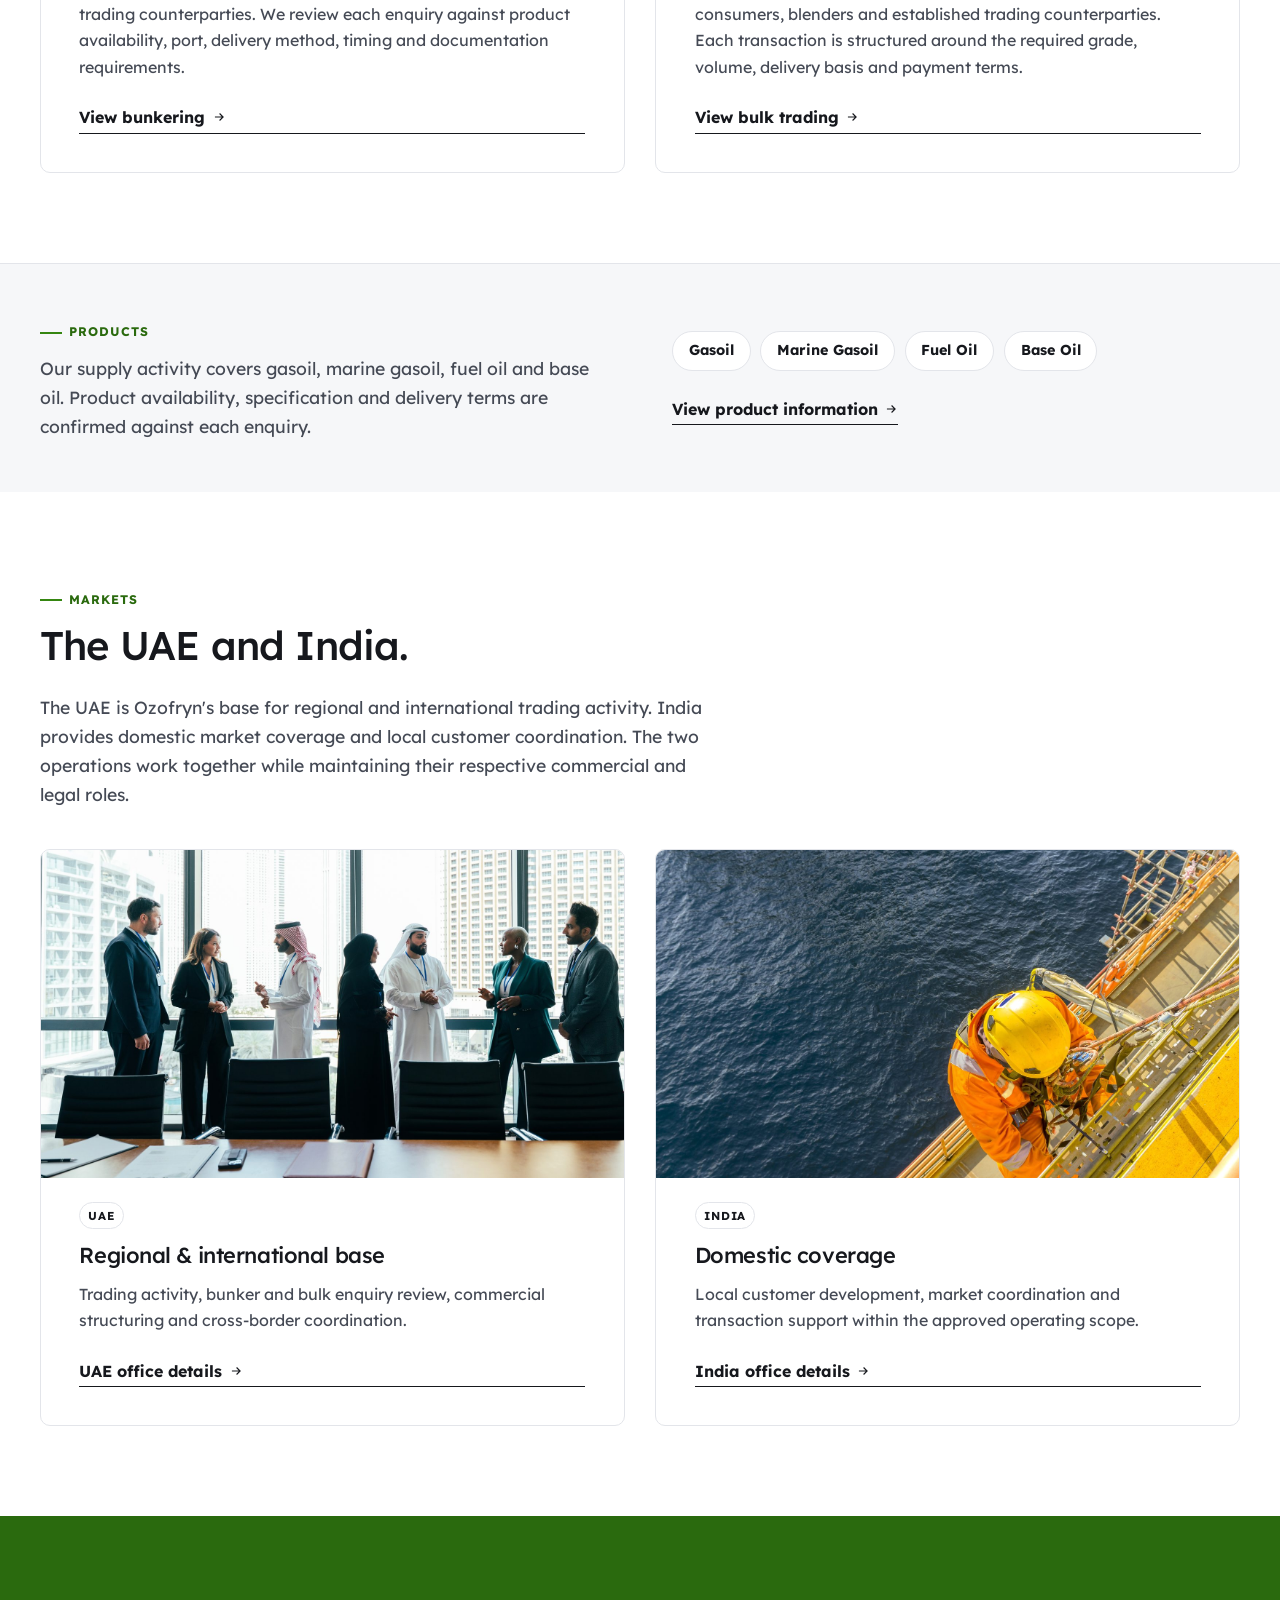
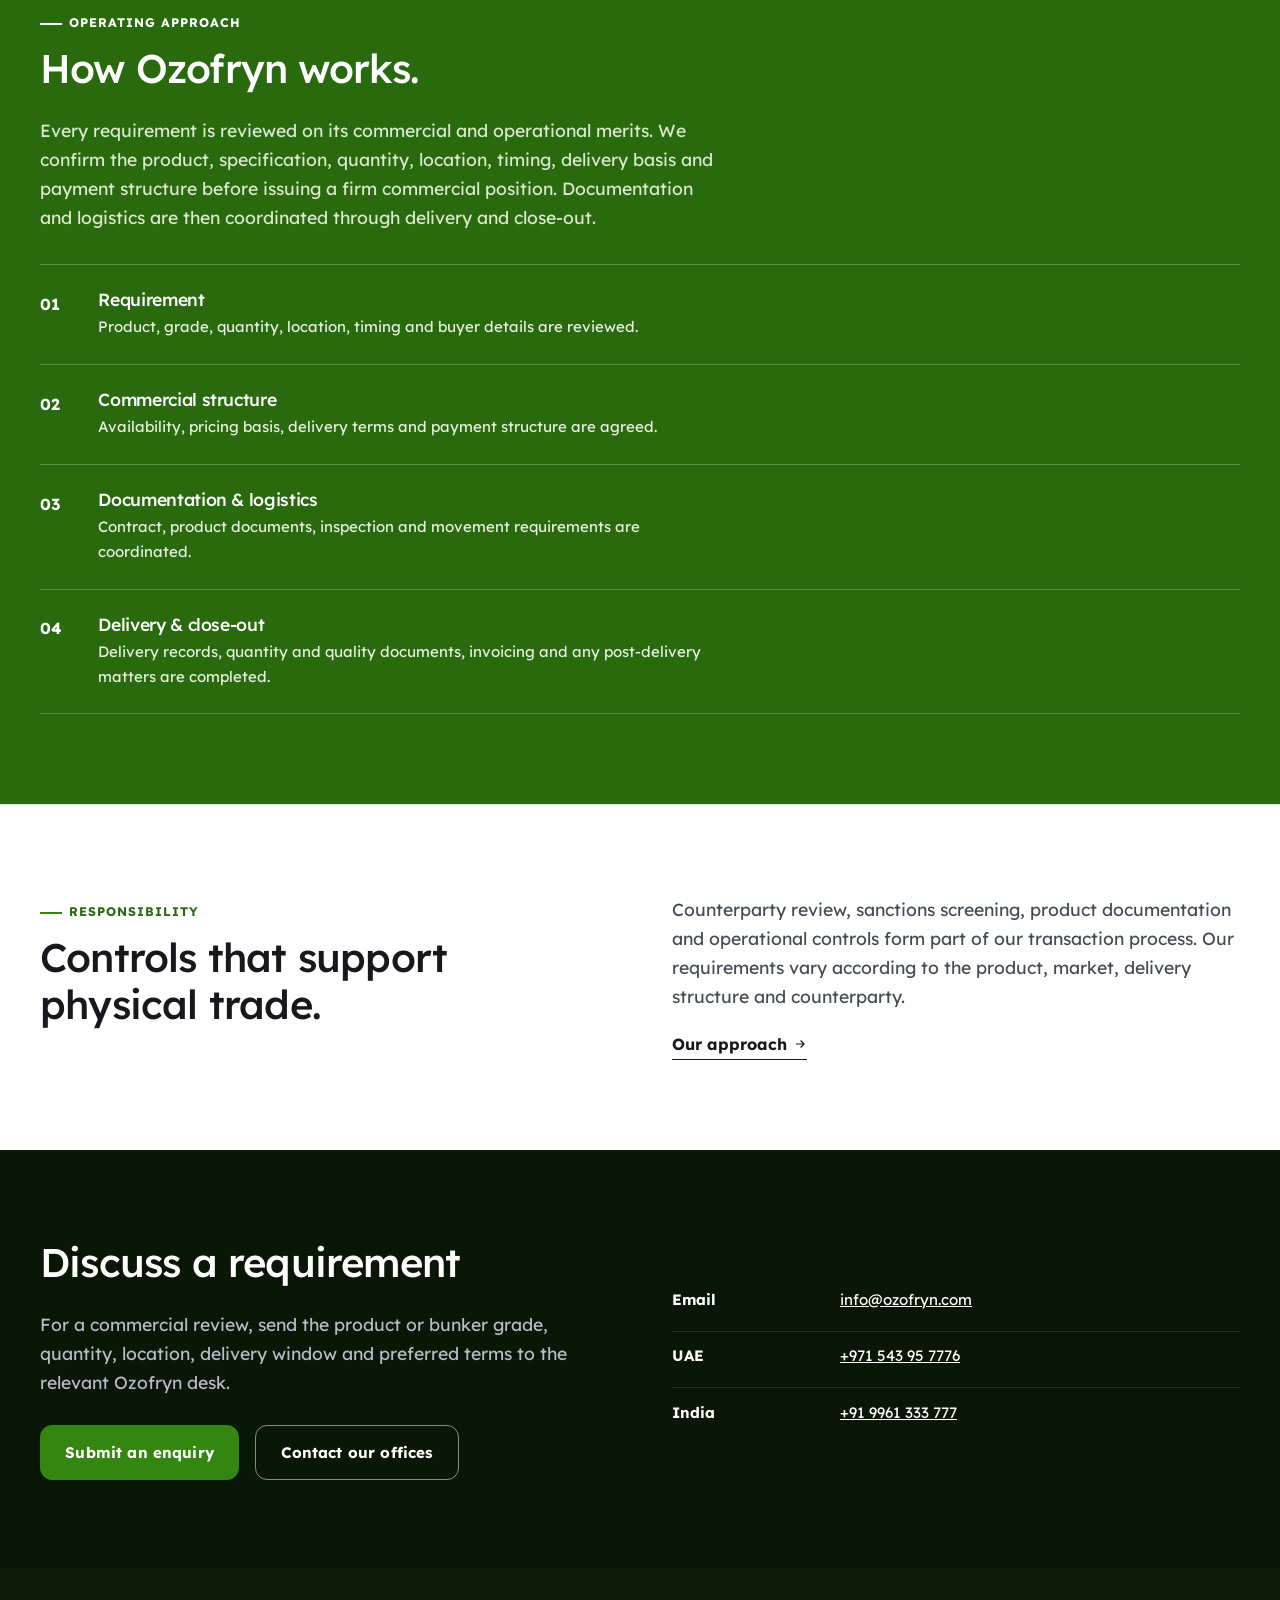
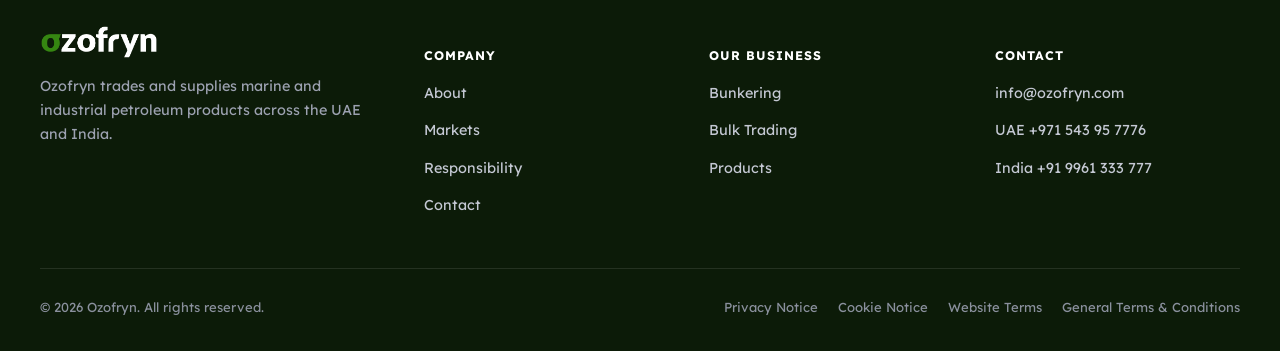
==== commit a43ed054: "Enlarge homepage division-card images further, to 16:9, bump cache v=25" ====
--- a/index.html
+++ b/index.html
@@ -9,7 +9,7 @@
 <link rel="preconnect" href="https://fonts.googleapis.com">
 <link rel="preconnect" href="https://fonts.gstatic.com" crossorigin>
 <link href="https://fonts.googleapis.com/css2?family=Lexend:wght@400;500;600;700&display=swap" rel="stylesheet">
-<link rel="stylesheet" href="assets/css/styles.css?v=24">
+<link rel="stylesheet" href="assets/css/styles.css?v=25">
 <script type="application/ld+json">
 {
   "@context": "https://schema.org",
--- a/assets/css/styles.css
+++ b/assets/css/styles.css
@@ -457,7 +457,7 @@
 }
 .division-card:hover{ border-color:var(--accent); box-shadow:0 18px 40px rgba(15,20,30,.06); }
 .division-card__media{
-  aspect-ratio:2/1;
+  aspect-ratio:16/9;
   flex:none;
   overflow:hidden;
   margin:calc(var(--card-pad) * -1) calc(var(--card-pad) * -1) 1.5rem;
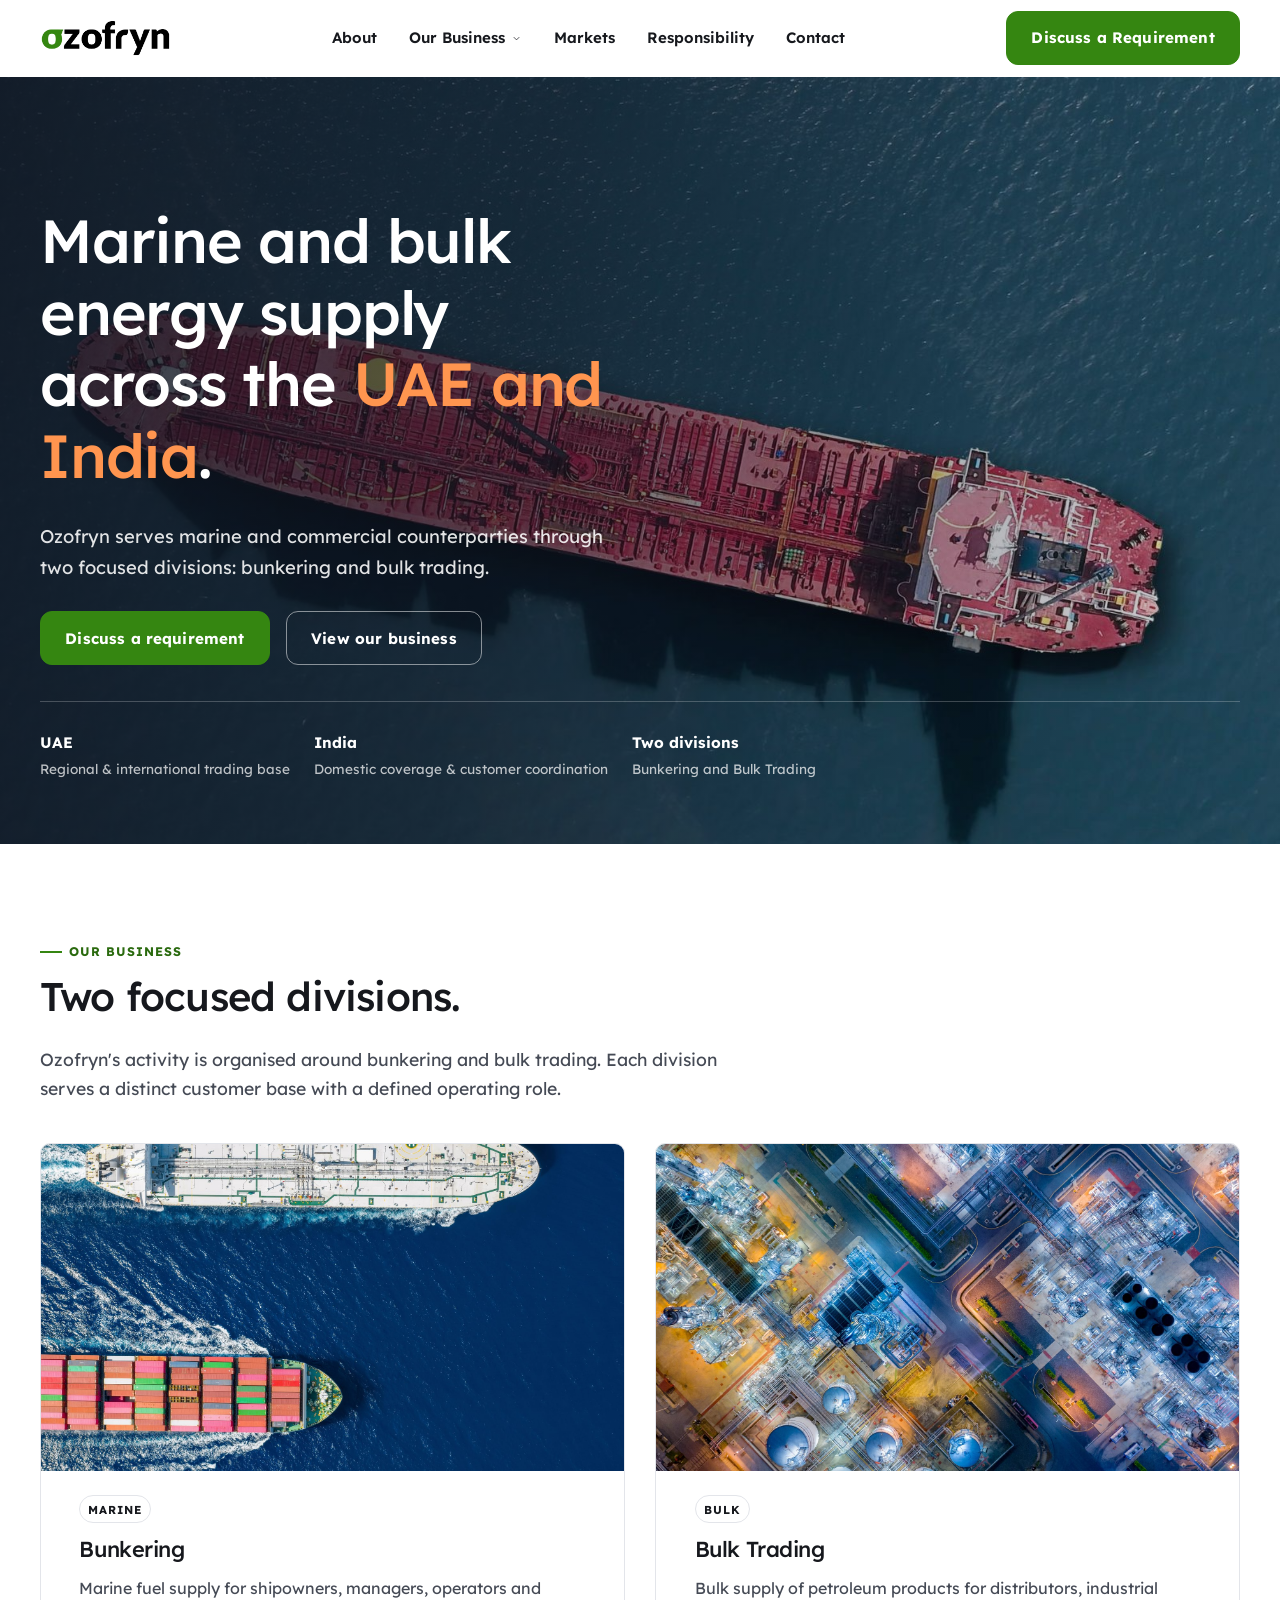
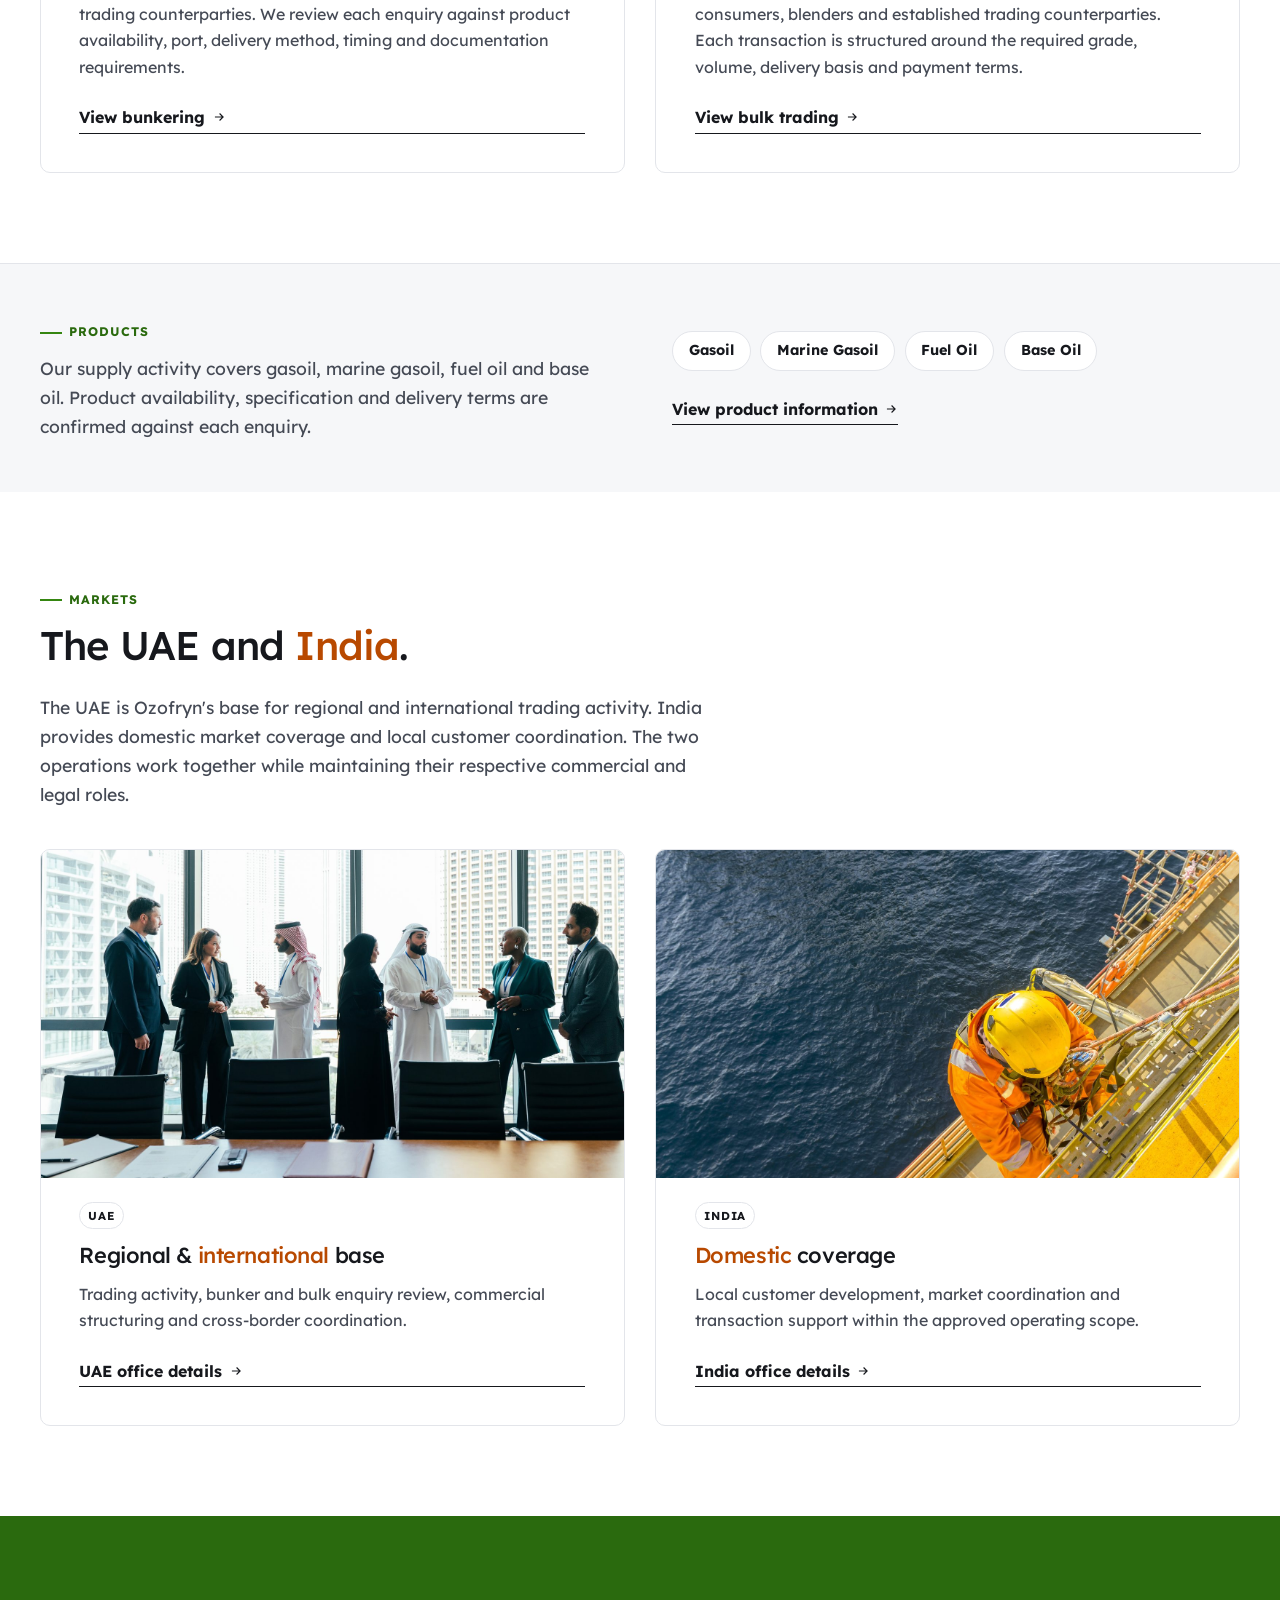
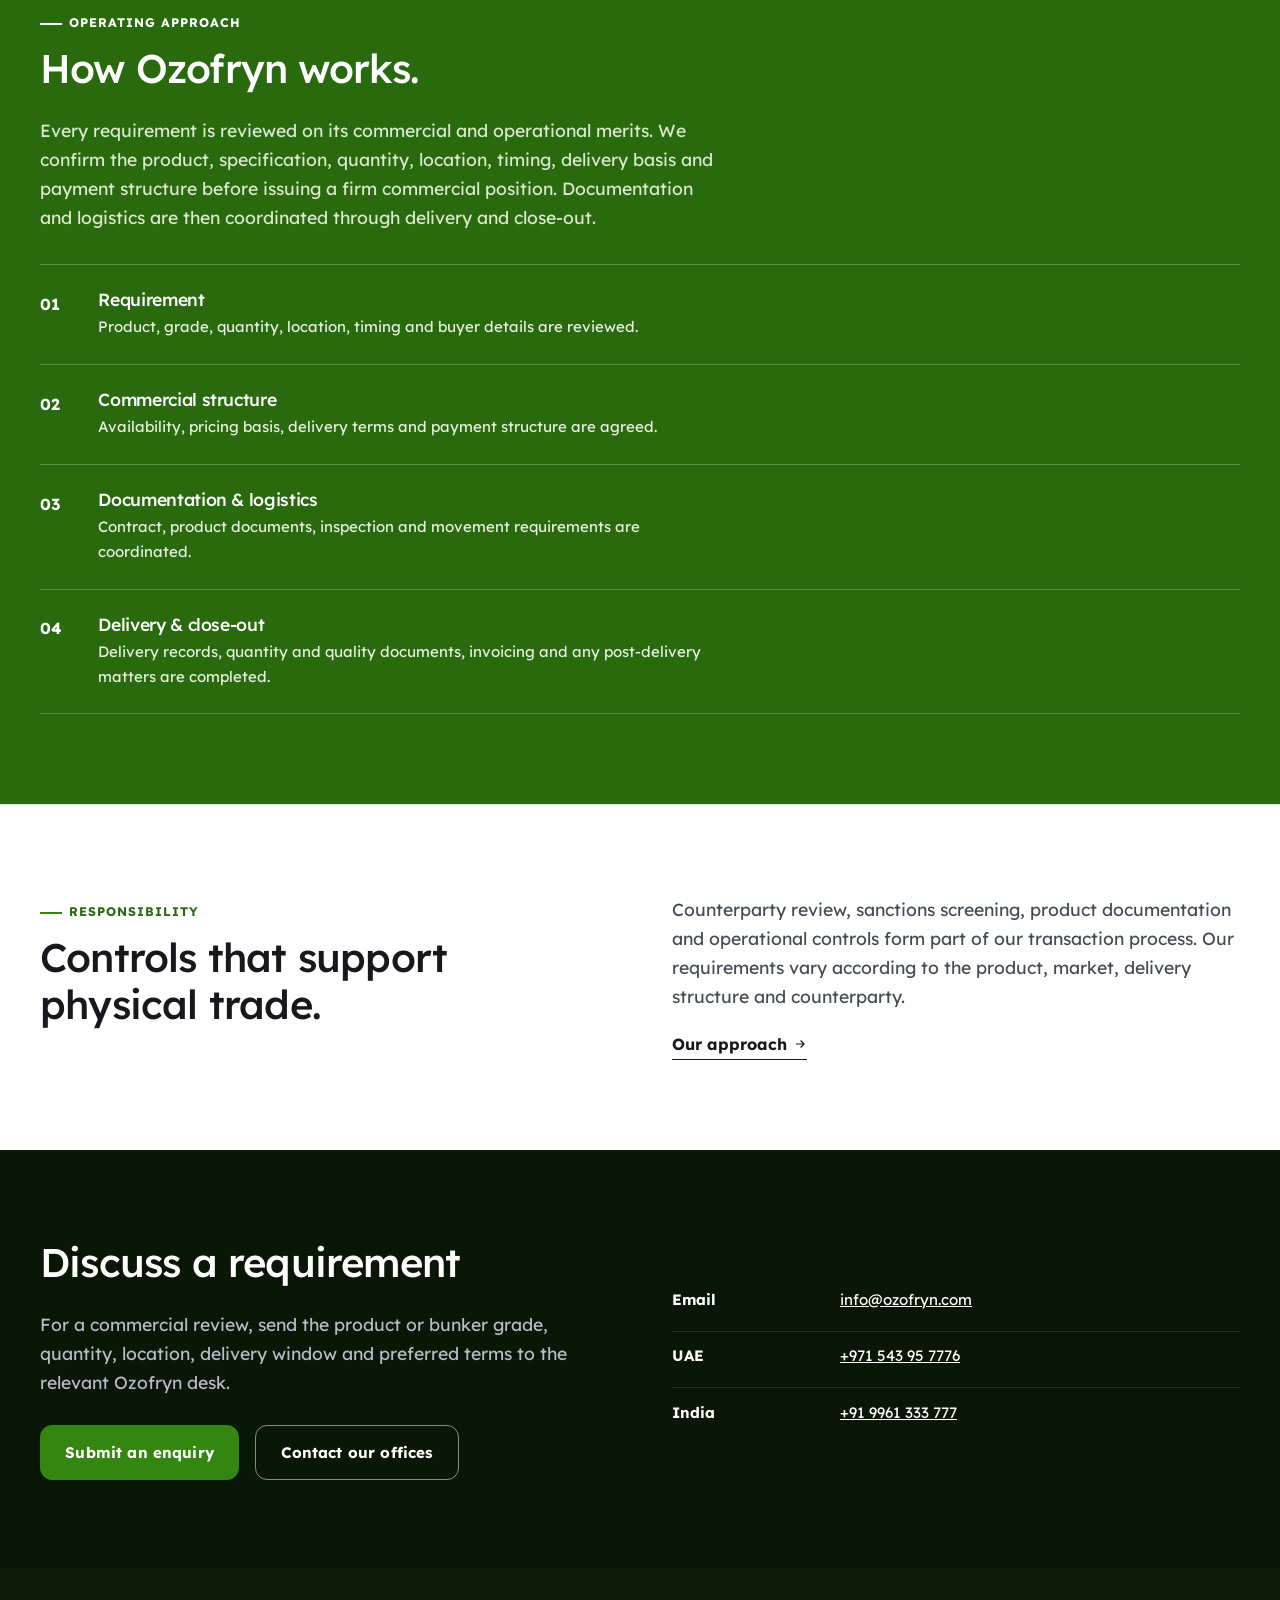
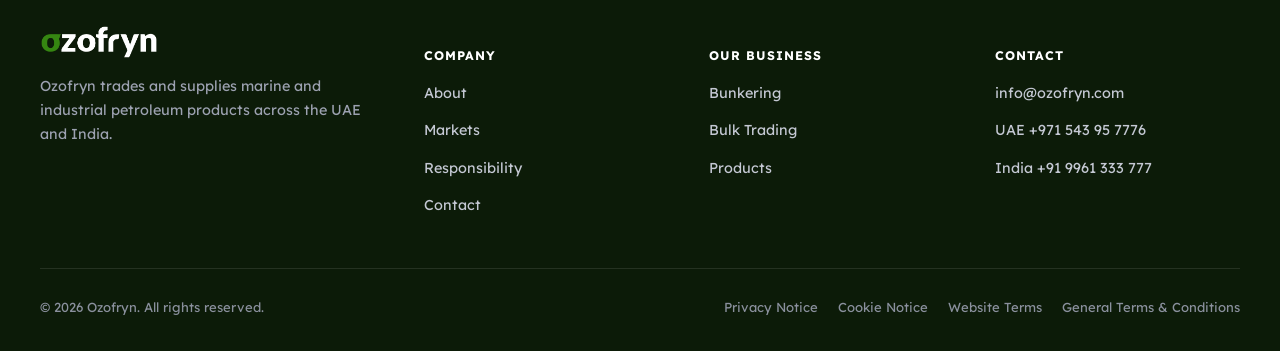
==== commit f1acc638: "Add Accent Orange as a second, restrained accent color (round 8) Client-supplied reference PDF propo" ====
--- a/index.html
+++ b/index.html
@@ -9,7 +9,7 @@
 <link rel="preconnect" href="https://fonts.googleapis.com">
 <link rel="preconnect" href="https://fonts.gstatic.com" crossorigin>
 <link href="https://fonts.googleapis.com/css2?family=Lexend:wght@400;500;600;700&display=swap" rel="stylesheet">
-<link rel="stylesheet" href="assets/css/styles.css?v=25">
+<link rel="stylesheet" href="assets/css/styles.css?v=26">
 <script type="application/ld+json">
 {
   "@context": "https://schema.org",
@@ -69,7 +69,7 @@
     <div class="hero__scrim" aria-hidden="true"></div>
     <div class="container hero__content">
       <div data-reveal>
-        <h1>Marine and bulk energy supply across the UAE and India.</h1>
+        <h1>Marine and bulk energy supply across the <span class="text-accent-on-dark">UAE and India</span>.</h1>
         <p class="lede">Ozofryn serves marine and commercial counterparties through two focused divisions: bunkering and bulk trading.</p>
         <div class="cta-row">
           <a href="contact.html" class="btn btn-primary">Discuss a requirement</a>
@@ -139,7 +139,7 @@
   <section>
     <div class="container">
       <div class="eyebrow">Markets</div>
-      <h2>The UAE and India.</h2>
+      <h2>The UAE and <span class="text-accent">India</span>.</h2>
       <p class="lede">The UAE is Ozofryn's base for regional and international trading activity. India provides domestic market coverage and local customer coordination. The two operations work together while maintaining their respective commercial and legal roles.</p>
 
       <div class="grid grid-2" style="margin-top:2.5rem;">
@@ -148,7 +148,7 @@
             <img src="assets/img/market-uae.jpg" alt="Ozofryn team in discussion in a Dubai office overlooking the city skyline" loading="lazy" decoding="async">
           </div>
           <span class="division-card__tag">UAE</span>
-          <h3>Regional &amp; international base</h3>
+          <h3>Regional &amp; <span class="text-accent">international</span> base</h3>
           <p>Trading activity, bunker and bulk enquiry review, commercial structuring and cross-border coordination.</p>
           <a href="markets.html#uae" class="text-link">UAE office details <svg viewBox="0 0 24 24" stroke="currentColor" stroke-width="2" fill="none"><path d="M5 12h14M13 6l6 6-6 6"/></svg></a>
         </div>
@@ -157,7 +157,7 @@
             <img src="assets/img/market-india.jpg" alt="Operations technician working at height on a marine platform" loading="lazy" decoding="async">
           </div>
           <span class="division-card__tag">India</span>
-          <h3>Domestic coverage</h3>
+          <h3><span class="text-accent">Domestic</span> coverage</h3>
           <p>Local customer development, market coordination and transaction support within the approved operating scope.</p>
           <a href="markets.html#india" class="text-link">India office details <svg viewBox="0 0 24 24" stroke="currentColor" stroke-width="2" fill="none"><path d="M5 12h14M13 6l6 6-6 6"/></svg></a>
         </div>
--- a/assets/css/styles.css
+++ b/assets/css/styles.css
@@ -21,6 +21,14 @@
   --accent-tint:  #EFF7E8;  /* light accent wash for section backgrounds */
   --accent-ink:   #FFFFFF;  /* text sitting on accent */
   --link:       #23306B;   /* restrained blue for links, not neon */
+
+  /* ---- Accent 2 (round 8) — marks a duality/contrast in copy
+     (UAE vs India, Regional vs Domestic), never used for buttons or
+     any interactive/"act here" element — that stays Verified Green's
+     exclusive job. Client-supplied swatch, sampled from their own
+     reference PDF. */
+  --accent-2:      #FF954F;  /* base — large display text, tags, fills; on white this fails AA for body-size text (2.2:1), so pair with --accent-2-deep there */
+  --accent-2-deep: #B84900;  /* darkened via HSL lightness (not a flat RGB scale, to avoid drifting toward brown) — 5.3:1 on white, 4.9:1 on --surface-alt */
 
   --tbc-bg:     #FBF6E8;
   --tbc-border: #E4CE8B;
@@ -638,6 +646,16 @@
 }
 
 /* ---------------------------------------------------------
+   Accent 2 — inline duality/contrast word marker (round 8)
+   .text-accent for white/--surface-alt backgrounds (AA-safe deep
+   shade); .text-accent-on-dark for green or dark surfaces (base
+   shade, ≥3:1 at heading sizes — do not use at body-copy sizes on
+   Verified Green, only on true dark surfaces where it clears 8:1+).
+   --------------------------------------------------------- */
+.text-accent{ color:var(--accent-2-deep); }
+.text-accent-on-dark{ color:var(--accent-2); }
+
+/* ---------------------------------------------------------
    Misc utility
    --------------------------------------------------------- */
 .center{ text-align:center; }
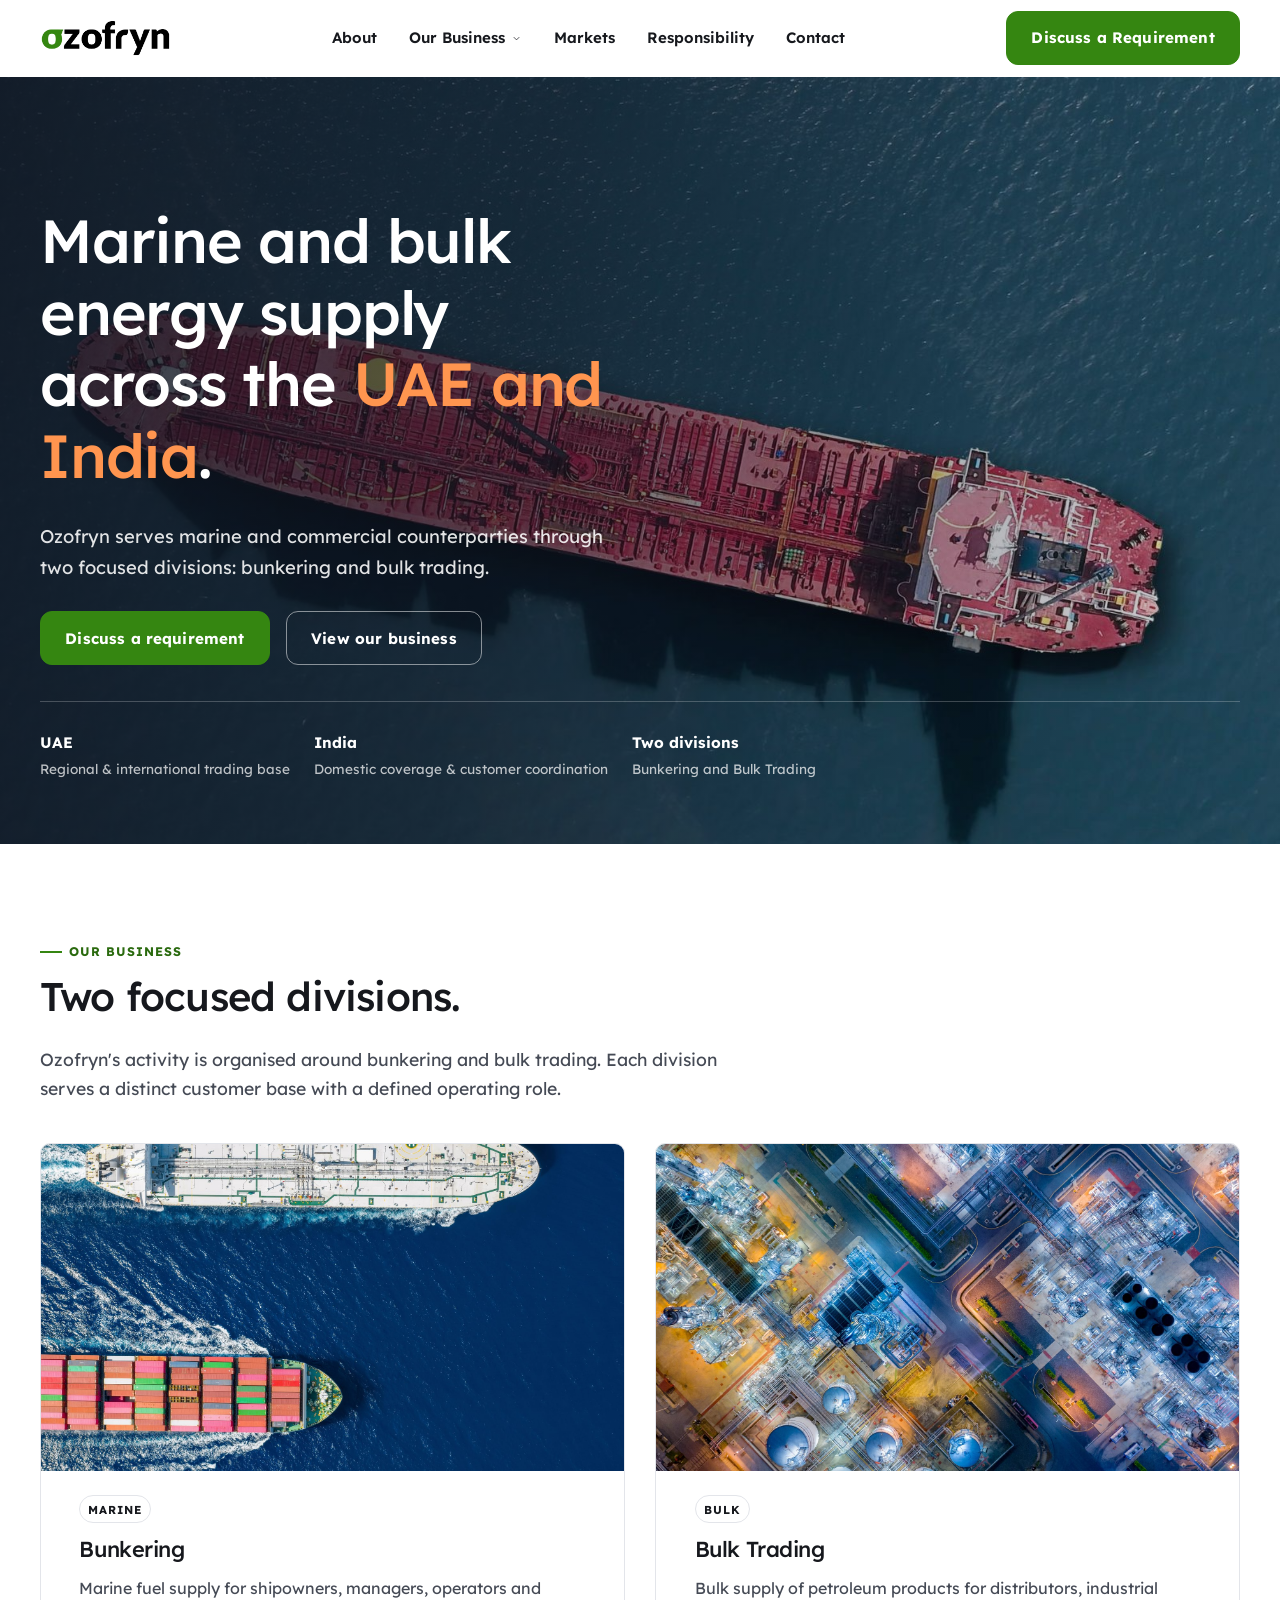
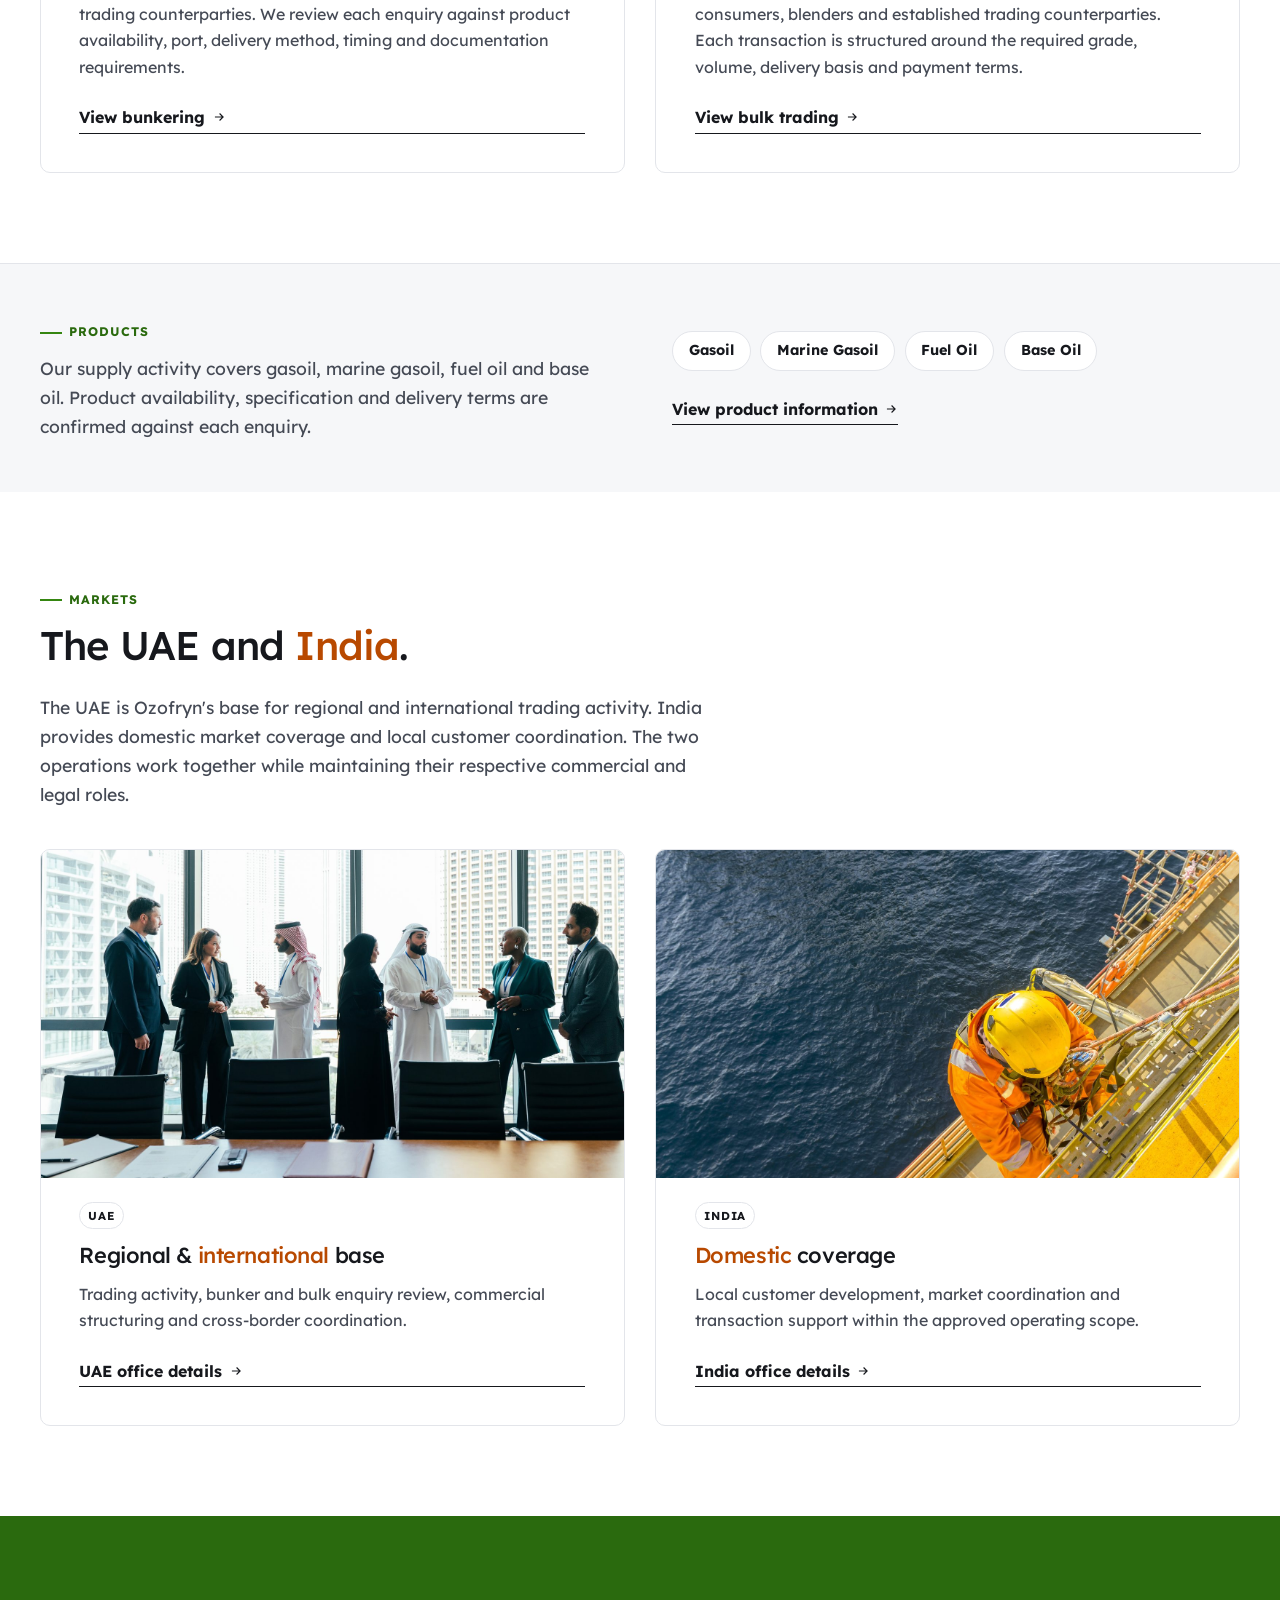
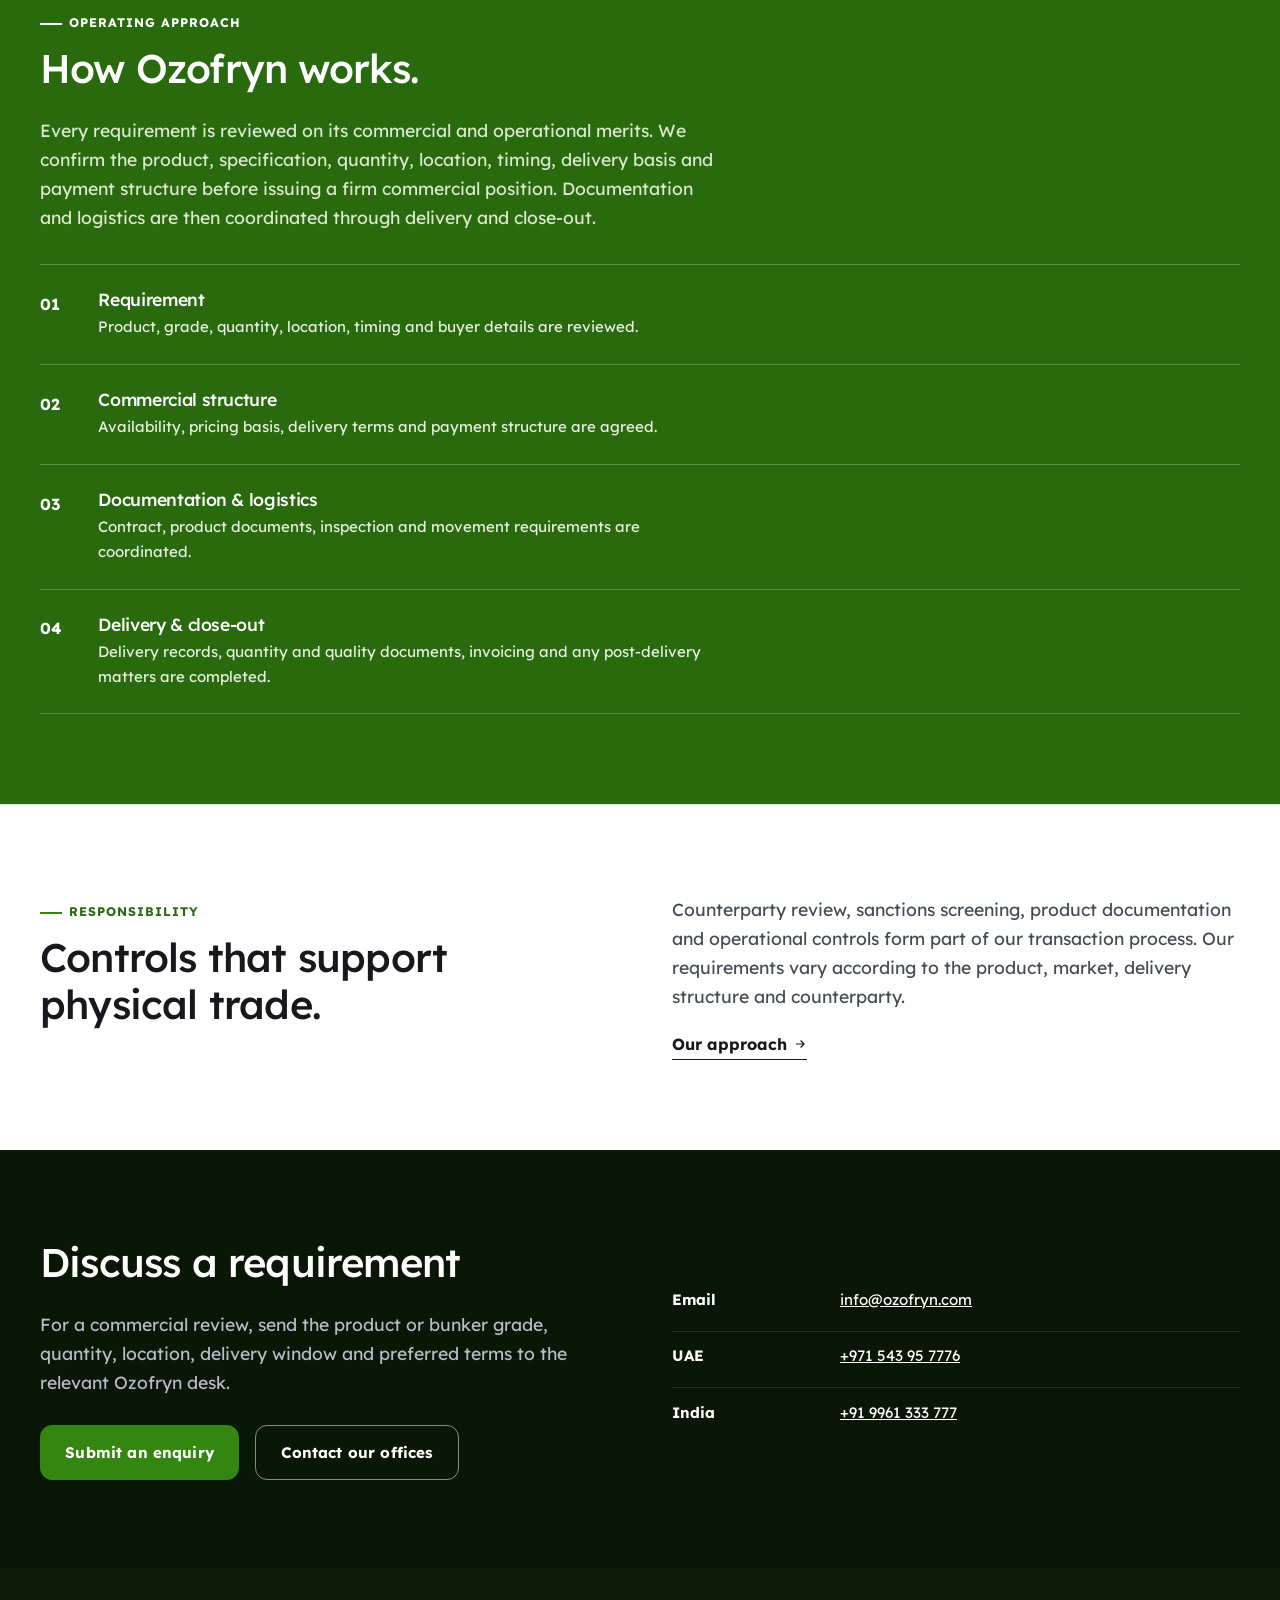
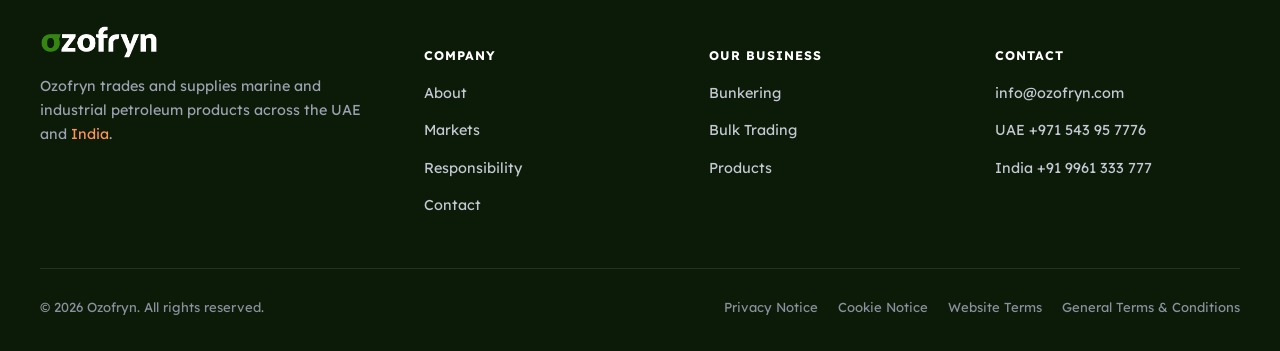
==== commit b645e15f: "Extend Accent Orange to the site-wide footer tagline and About lede The footer's 'Ozofryn trades and" ====
--- a/index.html
+++ b/index.html
@@ -9,7 +9,7 @@
 <link rel="preconnect" href="https://fonts.googleapis.com">
 <link rel="preconnect" href="https://fonts.gstatic.com" crossorigin>
 <link href="https://fonts.googleapis.com/css2?family=Lexend:wght@400;500;600;700&display=swap" rel="stylesheet">
-<link rel="stylesheet" href="assets/css/styles.css?v=26">
+<link rel="stylesheet" href="assets/css/styles.css?v=27">
 <script type="application/ld+json">
 {
   "@context": "https://schema.org",
@@ -235,7 +235,7 @@
     <div class="footer__top">
       <div>
         <img class="footer__logo" src="assets/img/ozofryn-logo-on-dark.png?v=2" alt="Ozofryn">
-        <p>Ozofryn trades and supplies marine and industrial petroleum products across the UAE and India.</p>
+        <p>Ozofryn trades and supplies marine and industrial petroleum products across the UAE and <span class="text-accent-on-dark">India</span>.</p>
       </div>
       <div>
         <h5>Company</h5>
--- a/assets/css/styles.css
+++ b/assets/css/styles.css
@@ -399,6 +399,50 @@
   border-bottom:1px solid var(--line);
 }
 .page-hero .lede{ font-size:1.08rem; }
+
+/* ---------------------------------------------------------
+   Page hero — full-bleed video background variant
+   Same content (breadcrumb/eyebrow/h1/lede) as .page-hero,
+   played over full-width video instead of sitting on white.
+   Used only where a business page has its own banner video.
+   --------------------------------------------------------- */
+.page-hero--media{
+  position:relative;
+  overflow:hidden;
+  display:flex;
+  align-items:center;
+  min-height:clamp(440px, 62vh, 640px);
+  border-bottom:none;
+  color:#fff;
+}
+.page-hero__media{
+  position:absolute; inset:0; z-index:0;
+  background:var(--surface-dark);
+}
+.page-hero__media video,
+.page-hero__media img{
+  width:100%; height:100%; object-fit:cover; display:block;
+}
+.page-hero__scrim{
+  position:absolute; inset:0; z-index:1;
+  background:linear-gradient(100deg,
+    rgba(14,20,32,.88) 0%,
+    rgba(14,20,32,.66) 40%,
+    rgba(14,20,32,.32) 72%,
+    rgba(14,20,32,.14) 100%);
+}
+.page-hero--media .container{ position:relative; z-index:2; }
+.page-hero--media .breadcrumb,
+.page-hero--media .breadcrumb a{ color:rgba(255,255,255,.75); }
+.page-hero--media .breadcrumb a:hover{ color:#fff; }
+.page-hero--media .eyebrow{ color:#fff; }
+.page-hero--media .eyebrow::before{ background:#fff; }
+.page-hero--media h1{ color:#fff; }
+.page-hero--media .lede{ color:rgba(255,255,255,.88); }
+@media (max-width:640px){
+  .page-hero--media{ min-height:clamp(380px, 70vh, 520px); }
+}
+
 .breadcrumb{
   display:flex; align-items:center; gap:.5em;
   font-family:var(--font-ui);
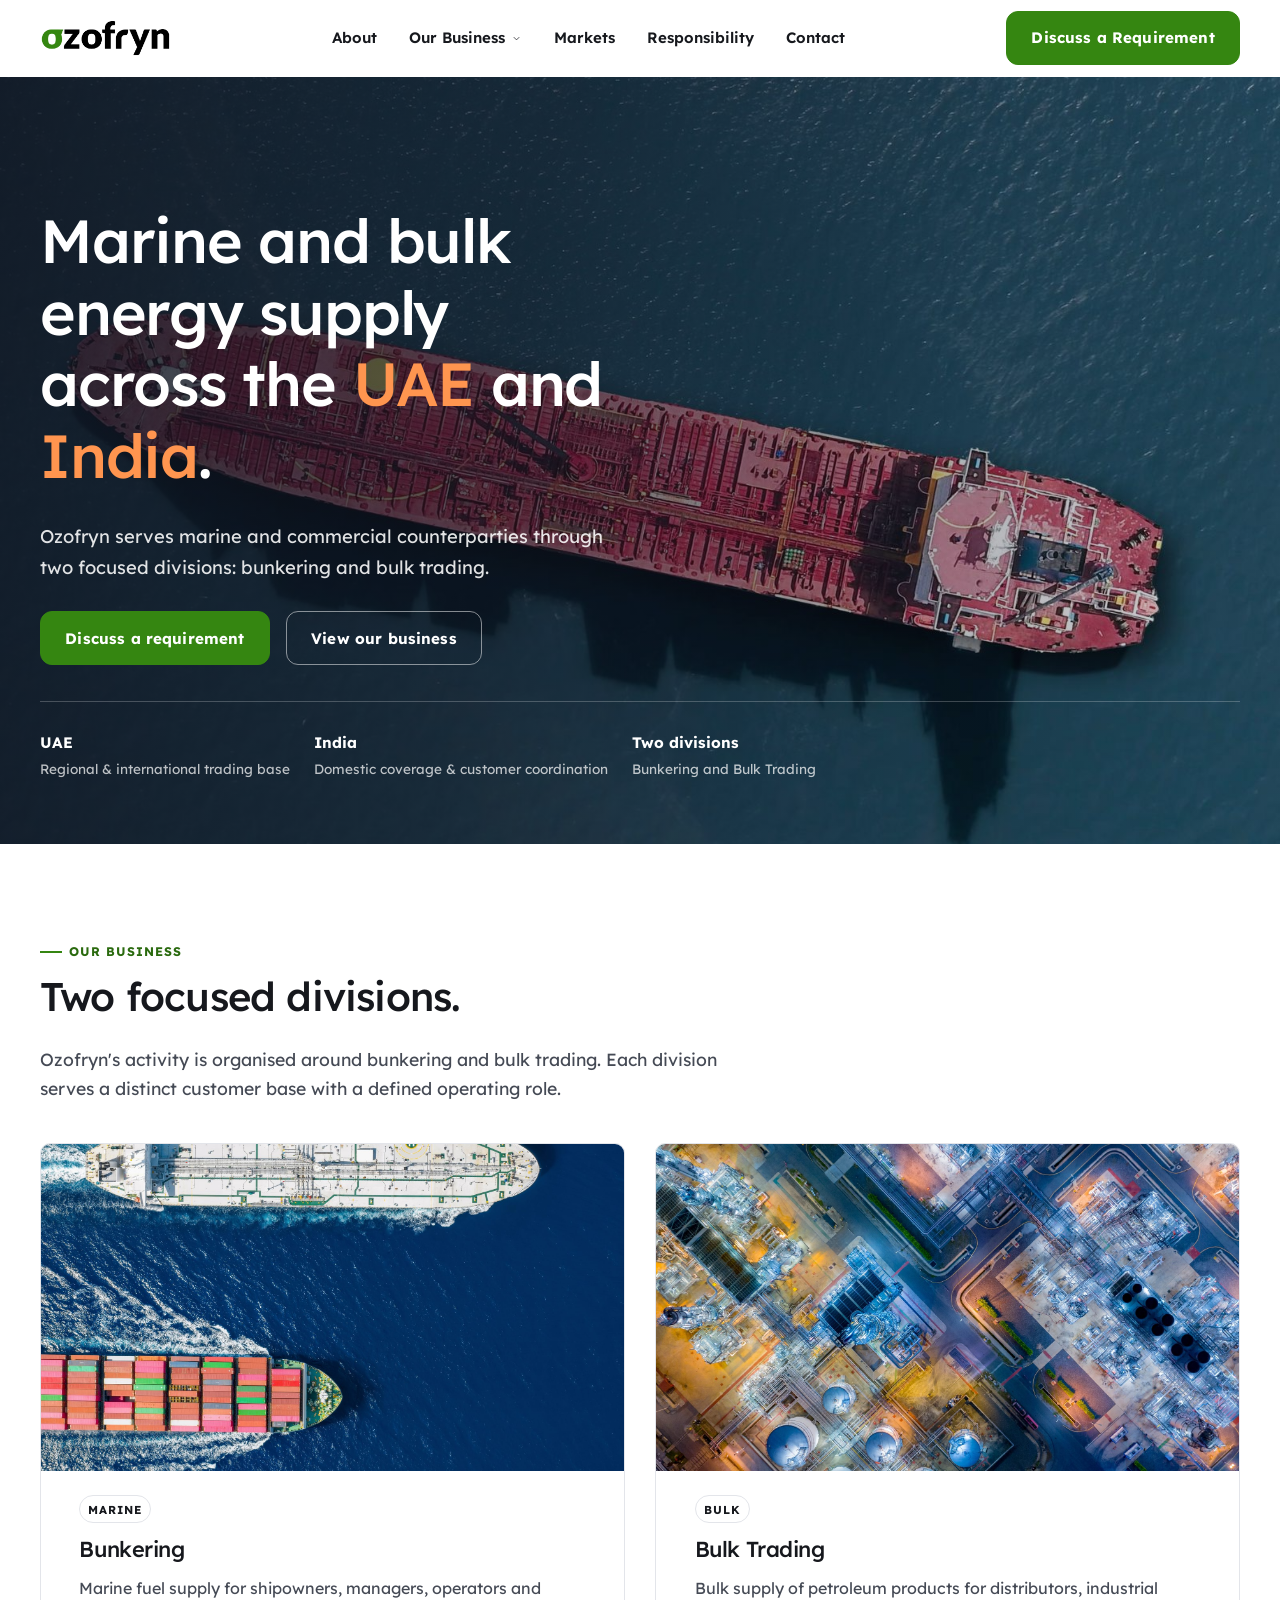
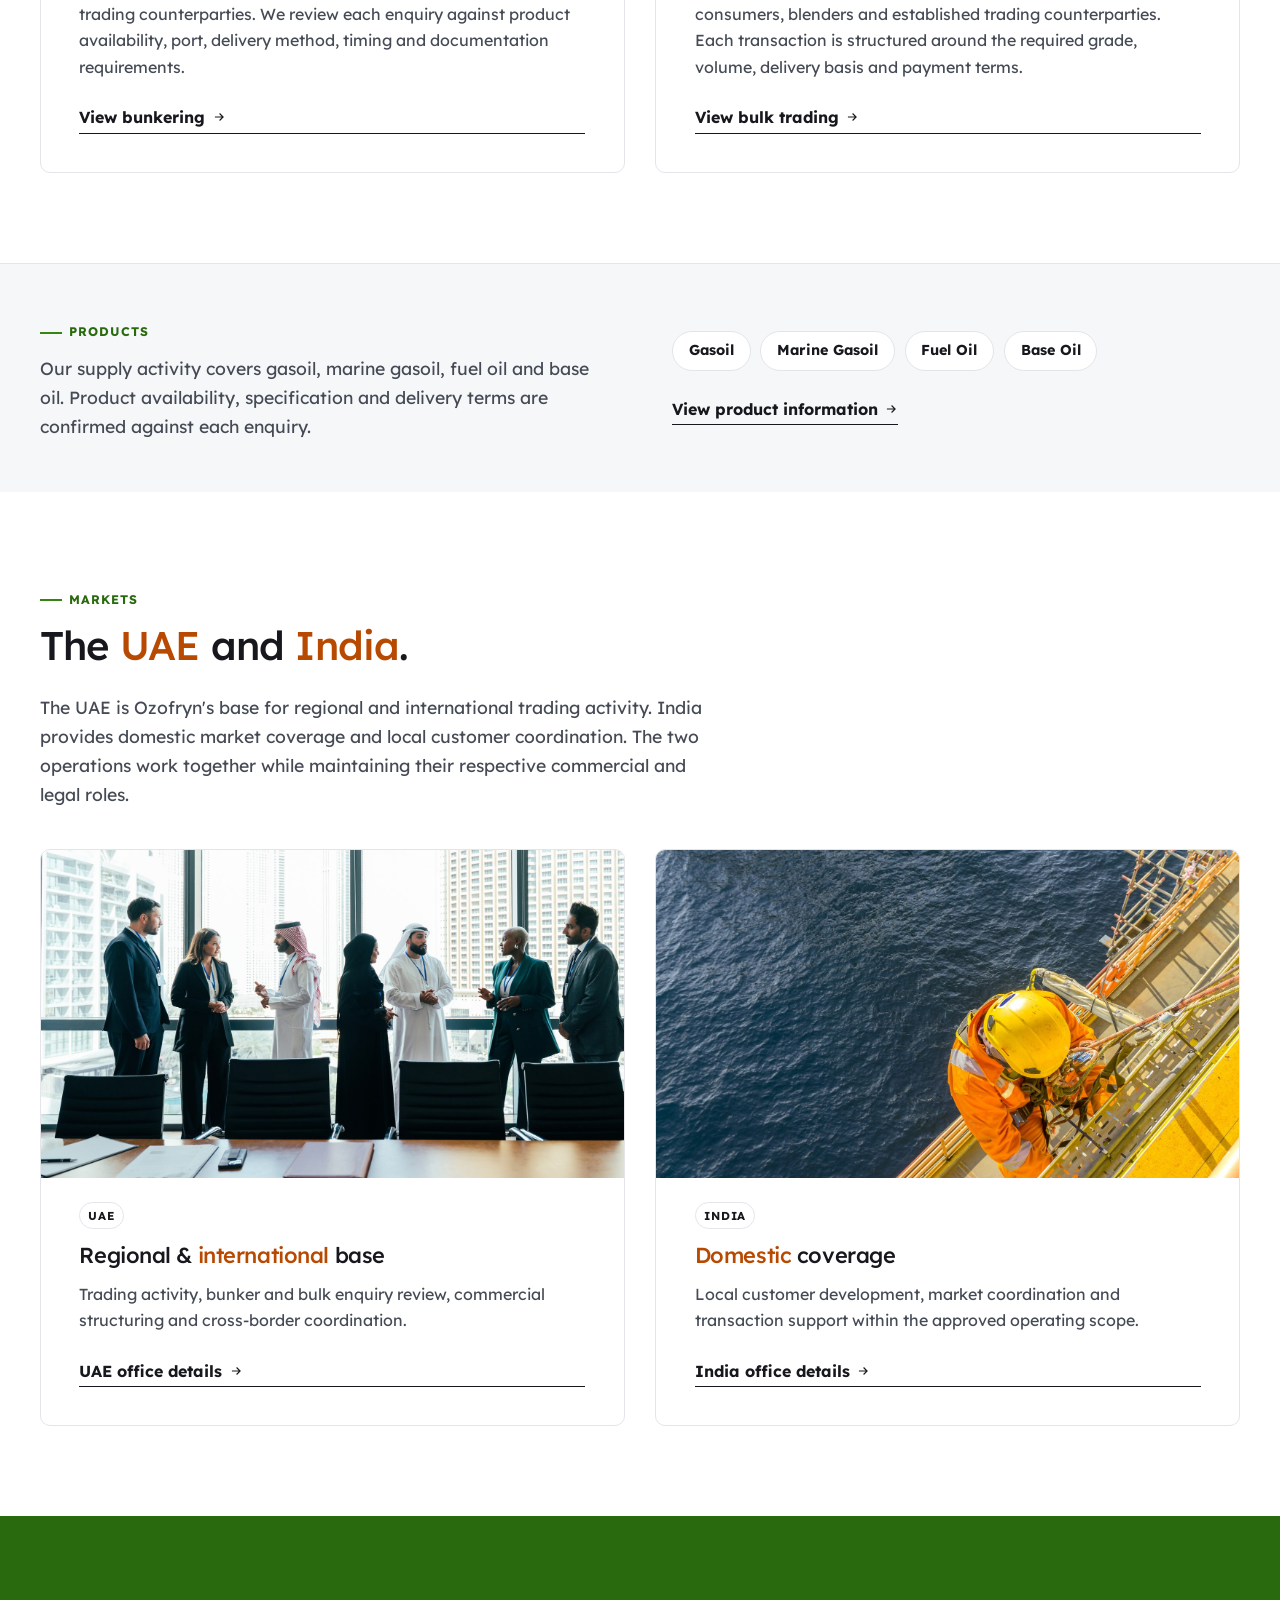
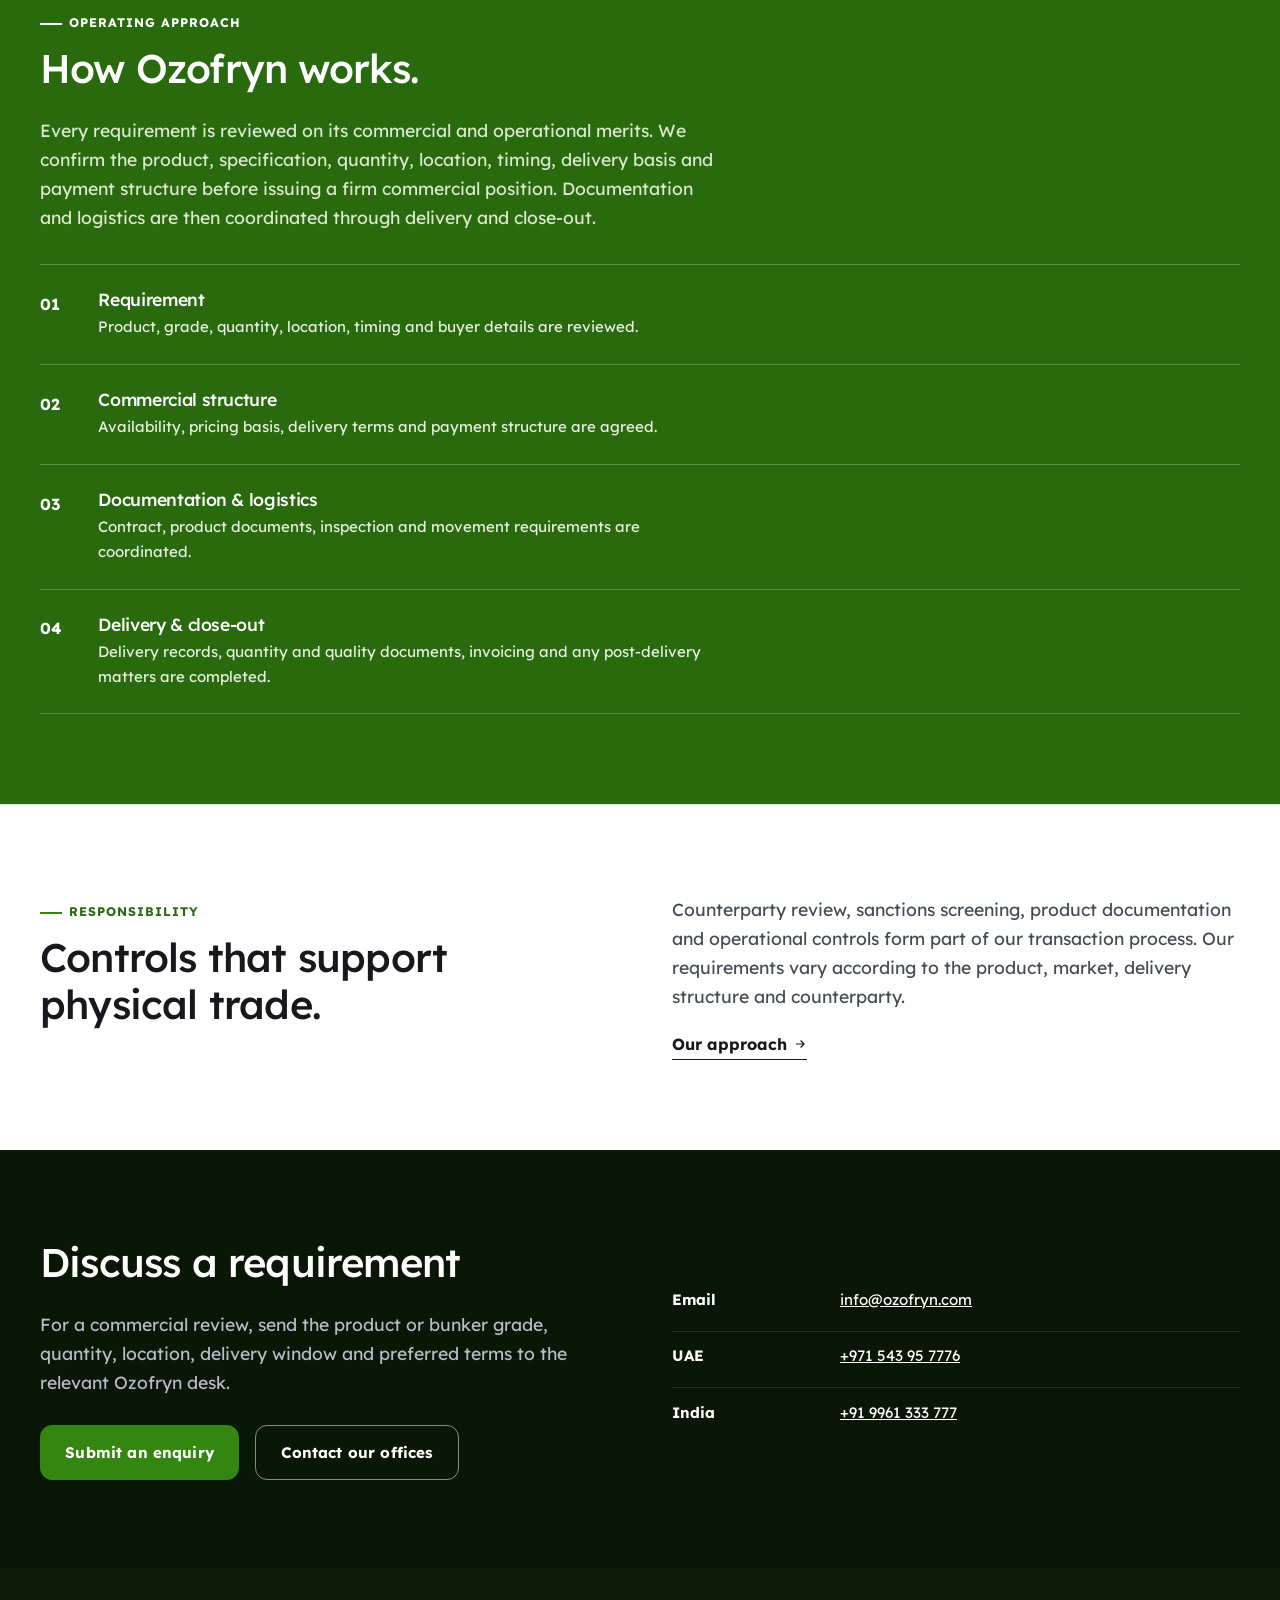
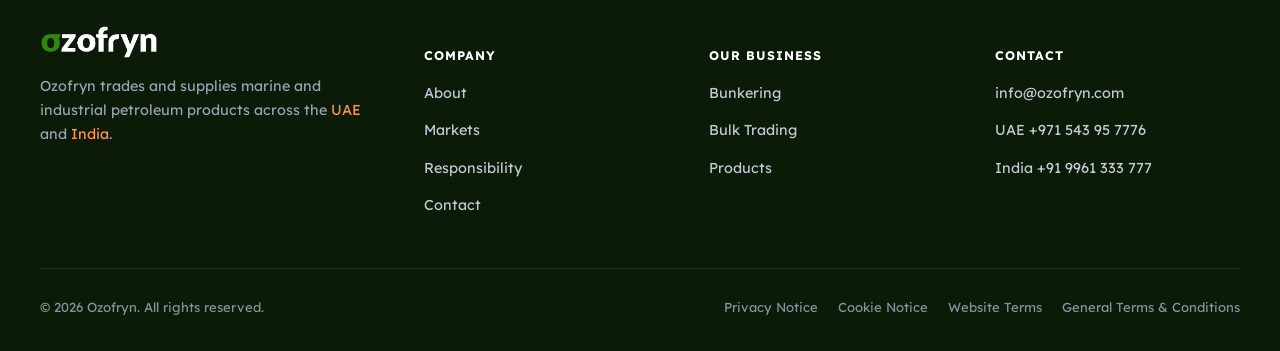
==== commit b4d4a405: "Accent UAE alongside India, fix hidden text on Contact office cards Split every combined 'UAE and In" ====
--- a/index.html
+++ b/index.html
@@ -9,7 +9,7 @@
 <link rel="preconnect" href="https://fonts.googleapis.com">
 <link rel="preconnect" href="https://fonts.gstatic.com" crossorigin>
 <link href="https://fonts.googleapis.com/css2?family=Lexend:wght@400;500;600;700&display=swap" rel="stylesheet">
-<link rel="stylesheet" href="assets/css/styles.css?v=27">
+<link rel="stylesheet" href="assets/css/styles.css?v=28">
 <script type="application/ld+json">
 {
   "@context": "https://schema.org",
@@ -69,7 +69,7 @@
     <div class="hero__scrim" aria-hidden="true"></div>
     <div class="container hero__content">
       <div data-reveal>
-        <h1>Marine and bulk energy supply across the <span class="text-accent-on-dark">UAE and India</span>.</h1>
+        <h1>Marine and bulk energy supply across the <span class="text-accent-on-dark">UAE</span> and <span class="text-accent-on-dark">India</span>.</h1>
         <p class="lede">Ozofryn serves marine and commercial counterparties through two focused divisions: bunkering and bulk trading.</p>
         <div class="cta-row">
           <a href="contact.html" class="btn btn-primary">Discuss a requirement</a>
@@ -139,7 +139,7 @@
   <section>
     <div class="container">
       <div class="eyebrow">Markets</div>
-      <h2>The UAE and <span class="text-accent">India</span>.</h2>
+      <h2>The <span class="text-accent">UAE</span> and <span class="text-accent">India</span>.</h2>
       <p class="lede">The UAE is Ozofryn's base for regional and international trading activity. India provides domestic market coverage and local customer coordination. The two operations work together while maintaining their respective commercial and legal roles.</p>
 
       <div class="grid grid-2" style="margin-top:2.5rem;">
@@ -235,7 +235,7 @@
     <div class="footer__top">
       <div>
         <img class="footer__logo" src="assets/img/ozofryn-logo-on-dark.png?v=2" alt="Ozofryn">
-        <p>Ozofryn trades and supplies marine and industrial petroleum products across the UAE and <span class="text-accent-on-dark">India</span>.</p>
+        <p>Ozofryn trades and supplies marine and industrial petroleum products across the <span class="text-accent-on-dark">UAE</span> and <span class="text-accent-on-dark">India</span>.</p>
       </div>
       <div>
         <h5>Company</h5>
--- a/assets/css/styles.css
+++ b/assets/css/styles.css
@@ -504,6 +504,7 @@
   padding:var(--card-pad);
   display:flex; flex-direction:column; height:100%;
   background:#fff;
+  color:var(--ink-soft); /* self-contained text color — the card is always white regardless of the section wrapping it (band-accent, band-dark), so it must not inherit the section's light-on-dark color */
   transition:border-color .2s ease, box-shadow .2s ease;
   overflow:hidden;
 }
